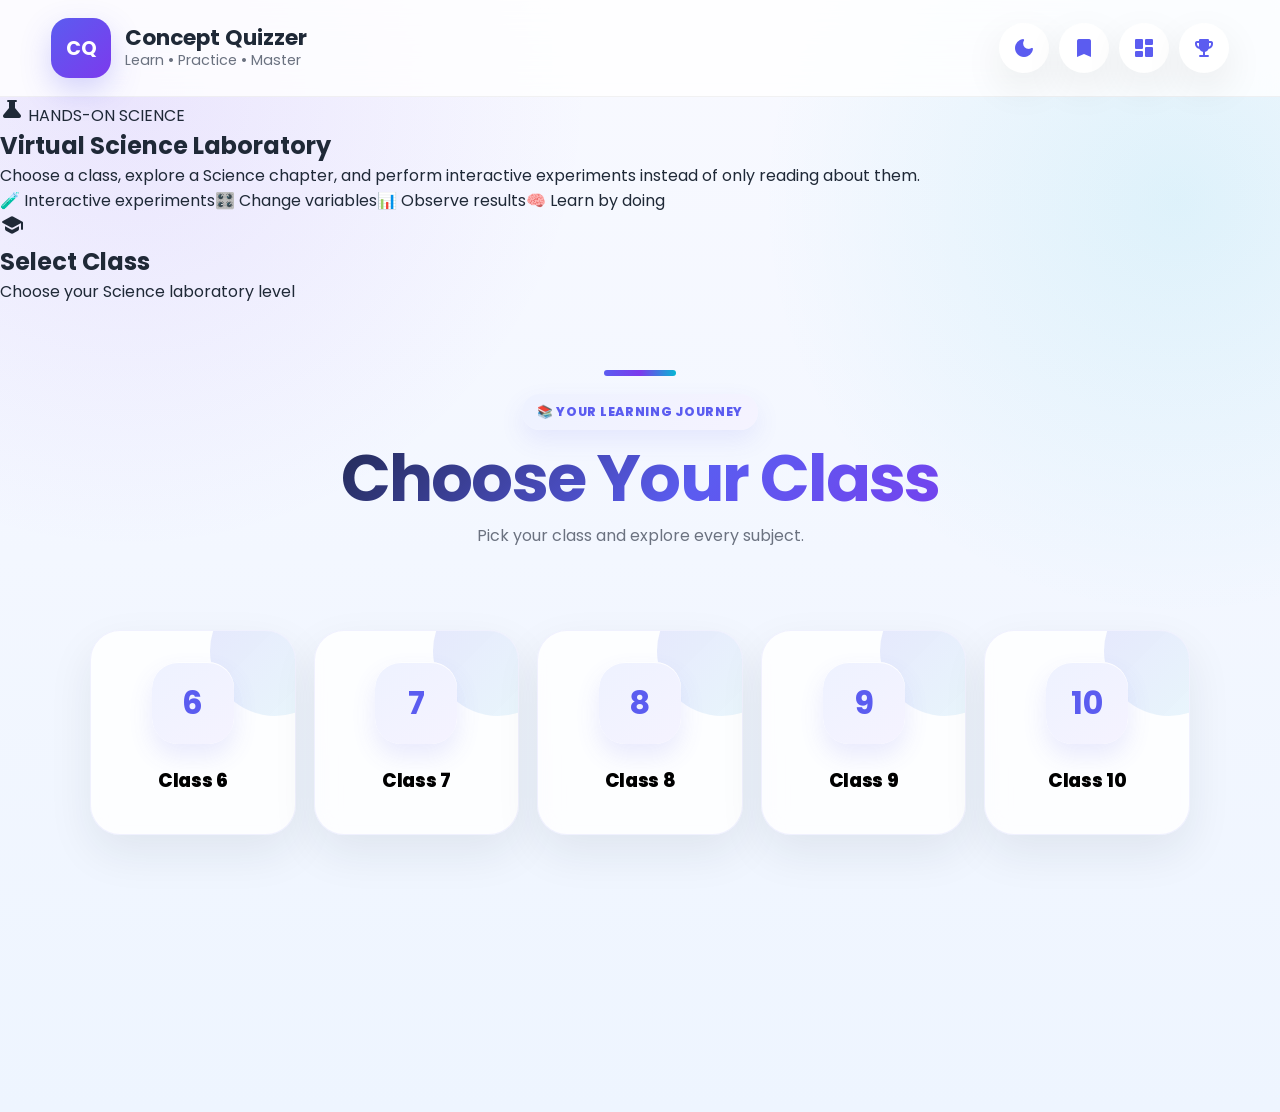
==== index.html @ f54ff558 "Add files via upload" ====
<!DOCTYPE html>
<html lang="en">

<head>

<meta charset="UTF-8">

<meta
name="viewport"
content="width=device-width, initial-scale=1.0">

<title>
Concept Quizzer
</title>

<meta
name="description"
content="Concept Quizzer - Interactive Learning Platform">

<link
rel="preconnect"
href="https://fonts.googleapis.com">

<link
rel="preconnect"
href="https://fonts.gstatic.com"
crossorigin>

<link
href="https://fonts.googleapis.com/css2?family=Poppins:wght@300;400;500;600;700;800&display=swap"
rel="stylesheet">

<link
href="https://fonts.googleapis.com/icon?family=Material+Icons+Round"
rel="stylesheet">

<link
rel="stylesheet"
href="css/style.css">

</head>

<body>

<!-- =========================
     MAIN APP
========================= -->

<div
id="app">

<!-- =========================
     HEADER
========================= -->

<header
class="header">

<div
class="container">

<a
href="#"
class="logo">

<div
class="logoIcon">

CQ

</div>

<div
class="logoText">

<h2>

Concept Quizzer

</h2>

<span>

Learn • Practice • Master

</span>

</div>

</a>

<div
class="headerActions">

<button
id="themeButton"
class="iconButton">

<span
class="material-icons-round">

dark_mode

</span>

</button>

<button
id="bookmarkButton"
class="iconButton">

<span
class="material-icons-round">

bookmark

</span>

</button>

<a
href="dashboard.html"
class="iconButton"
title="Student Dashboard"
style="text-decoration:none;">

<span class="material-icons-round">
dashboard
</span>

</a>

<a
href="achievements.html"
class="iconButton"
title="Achievements"
style="text-decoration:none;">

<span class="material-icons-round">
emoji_events
</span>

</a>

</div>

</div>

</header>

<!-- =========================
     VIRTUAL SCIENCE LABORATORY HUB
========================= -->
<section id="scienceLabHub" class="scienceLabHub">
  <div class="vslHero">
    <div class="vslBadge"><span class="material-icons-round">science</span> HANDS-ON SCIENCE</div>
    <h1>Virtual Science Laboratory</h1>
    <p>Choose a class, explore a Science chapter, and perform interactive experiments instead of only reading about them.</p>
    <div class="vslMiniStats">
      <span>🧪 Interactive experiments</span><span>🎛️ Change variables</span><span>📊 Observe results</span><span>🧠 Learn by doing</span>
    </div>
  </div>
  <div class="vslSelectorCard">
    <div class="vslSectionTitle"><span class="material-icons-round">school</span><div><h2>Select Class</h2><p>Choose your Science laboratory level</p></div></div>
    <div id="scienceClassGrid" class="scienceClassGrid"></div>
    <div id="scienceChapterPanel" class="scienceChapterPanel hidden">
      <div class="vslSectionTitle"><span class="material-icons-round">menu_book</span><div><h2 id="vslClassTitle">Select a Science Chapter</h2><p>Each chapter will have its own experiment set.</p></div></div>
      <div id="scienceChapterGrid" class="scienceChapterGrid"></div>
      <div id="scienceExperimentPanel" class="scienceExperimentPanel hidden">
        <div class="vslSectionTitle"><span class="material-icons-round">biotech</span><div><h2 id="vslChapterTitle">Experiments</h2><p id="vslChapterSubtitle">Five practical investigations</p></div></div>
        <div id="scienceExperimentGrid" class="scienceExperimentGrid"></div>
      </div>
    </div>
  </div>
</section>

  <!-- =========================
     CLASS SELECTION — START PAGE
========================= -->
  <!-- =========================
     CLASS SELECTION
========================= -->

<main
class="container">

<section
id="classScreen"
class="screen">

<div
class="sectionHeader">

<div class="classIntroBadge">📚 YOUR LEARNING JOURNEY</div>

<h2>

Choose Your Class

</h2>

<p>

Pick your class and explore every subject.

</p>

</div>

<div
id="classGrid"
class="classGrid">

<button
class="classCard"
data-class="6">

<div
class="classIcon">

6

</div>

<h3>

Class 6

</h3>


</button>

<button
class="classCard"
data-class="7">

<div
class="classIcon">

7

</div>

<h3>

Class 7

</h3>


</button>

<button
class="classCard"
data-class="8">

<div
class="classIcon">

8

</div>

<h3>

Class 8

</h3>


</button>

<button
class="classCard"
data-class="9">

<div
class="classIcon">

9

</div>

<h3>

Class 9

</h3>


</button>

<button
class="classCard"
data-class="10">

<div
class="classIcon">

10

</div>

<h3>

Class 10

</h3>


</button>

</div>

</section>

  <!-- =========================
     SUBJECT SCREEN
========================= -->

<section
id="subjectScreen"
class="screen hidden">

<button
id="backToClasses"
class="backButton">

<span
class="material-icons-round">

arrow_back

</span>

Back to Classes

</button>

<div
class="sectionHeader">

<h2
id="selectedClassTitle">

Select a Subject

</h2>

<p>

Explore subjects for your class.

</p>

</div>

<div
id="subjectGrid"
class="subjectGrid">

<!-- Subjects will be generated by app.js -->

</div>

</section>

<!-- =========================
     CHAPTER SCREEN
========================= -->

<section
id="chapterScreen"
class="screen hidden">

<button
id="backToSubjects"
class="backButton">

<span
class="material-icons-round">

arrow_back

</span>

Back to Subjects

</button>

<div
class="sectionHeader">

<h2
id="selectedSubjectTitle">

Select a Chapter

</h2>

<p>

Select a chapter to begin learning.

</p>

</div>

<div
id="chapterGrid"
class="chapterGrid">

<!-- Chapters will be generated by app.js -->

</div>

</section>

  <!-- =========================
     DASHBOARD SCREEN
========================= -->

<section
id="dashboardScreen"
class="screen hidden">

<button
id="backToChapters"
class="backButton">

<span
class="material-icons-round">

arrow_back

</span>

Back to Chapters

</button>

<div
class="dashboardHeader">

<h2
id="chapterTitle">

Chapter Title

</h2>

<p
id="chapterSubtitle">

Class • Subject

</p>

</div>

<div
class="dashboardGrid">

<div class="dashboardCard" id="notesCard">

<span
class="material-icons-round dashboardIcon">

menu_book

</span>

<h3>

Notes

</h3>

<p>

Study complete chapter notes.

</p>

</div>

<div class="dashboardCard" id="quizCard">

<span
class="material-icons-round dashboardIcon">

quiz

</span>

<h3>

Quiz

</h3>

<p>

Test your understanding.

</p>

</div>

<div
class="dashboardCard" id="practiceCard">

<span
class="material-icons-round dashboardIcon">

assignment

</span>

<h3>

Practice

</h3>

<p>

Solve important questions.

</p>

</div>

<div class="dashboardCard" id="scienceLabCard">

<span class="material-icons-round dashboardIcon">science</span>

<h3>Virtual Science Laboratory</h3>

<p>Perform the experiments for this chapter.</p>

</div>

<div
class="dashboardCard" id="progressCard">

<span
class="material-icons-round dashboardIcon">

emoji_events

</span>

<h3>

Progress

</h3>

<p>

Track your learning journey.

</p>

</div>

</div>

</section>

</main>

<script>
/* Concept Quizzer emergency boot: never allow a loading overlay to block the app. */
(function(){
  try {
    var loader=document.getElementById("preloader");
    if(loader) loader.remove();
  } catch(e) {}
  window.addEventListener("error", function(){
    var loader=document.getElementById("preloader");
    if(loader) loader.remove();
  });
})();
</script>

<script src="js/data.js"></script>
<script src="js/app.js"></script>

</body>

</html>
---- css/style.css ----
/*==========================================================
  Concept Quizzer
  Package 2
  File : css/style.css
==========================================================*/

:root{

--primary:#5b5cf0;
--secondary:#7c3aed;
--accent:#06b6d4;
--success:#22c55e;
--danger:#ef4444;

--bg:#f4f7ff;
--surface:#ffffff;
--text:#1f2937;
--textLight:#6b7280;
--border:#e5e7eb;

--radius:22px;
--transition:.30s ease;

--shadow:
0 15px 40px
rgba(0,0,0,.08);

}

*{

margin:0;

padding:0;

box-sizing:border-box;

}

html{

scroll-behavior:smooth;

}

body{

font-family:

"Poppins",
sans-serif;

background:var(--bg);

color:var(--text);

overflow-x:hidden;

}

/*========================*/

img{

max-width:100%;

display:block;

}

button{

font-family:inherit;

cursor:pointer;

border:none;

outline:none;

}

input{

font-family:inherit;

outline:none;

border:none;

background:none;

width:100%;

}

a{

text-decoration:none;

color:inherit;

}

.hidden{

display:none!important;

}

.container{

width:min(1280px,92%);

margin:auto;

}

/*========================
 PRELOADER
========================*/

#preloader{

position:fixed;

inset:0;

background:

linear-gradient(
135deg,
#eef4ff,
#ffffff
);

display:flex;

align-items:center;

justify-content:center;

z-index:99999;

transition:.5s;

}

.loader{

display:flex;

flex-direction:column;

align-items:center;

gap:18px;

text-align:center;

}

.loaderLogo{

width:110px;

height:110px;

border-radius:30px;

display:flex;

align-items:center;

justify-content:center;

font-size:58px;

color:white;

background:

linear-gradient(
135deg,
#5b5cf0,
#7c3aed
);

box-shadow:

0 20px 45px
rgba(91,92,240,.30);

animation:

floatLogo 2s
ease-in-out
infinite;

}

.loader h2{

font-size:2rem;

font-weight:700;

}

.loader p{

color:var(--textLight);

}

@keyframes floatLogo{

0%{

transform:translateY(0);

}

50%{

transform:translateY(-12px);

}

100%{

transform:translateY(0);

}

}

/*========================
 HEADER
========================*/

.header{

position:sticky;

top:0;

z-index:999;

background:

rgba(255,255,255,.80);

backdrop-filter:

blur(18px);

border-bottom:

1px solid
rgba(0,0,0,.05);

}

.header .container{

display:flex;

align-items:center;

justify-content:space-between;

padding:18px 0;

}

/*========================
 LOGO
========================*/

.logo{

display:flex;

align-items:center;

gap:14px;

}

.logoIcon{

width:60px;

height:60px;

border-radius:18px;

display:flex;

align-items:center;

justify-content:center;

font-size:1.2rem;

font-weight:700;

color:white;

background:

linear-gradient(
135deg,
#5b5cf0,
#7c3aed
);

box-shadow:

0 12px 30px
rgba(91,92,240,.25);

}

.logoText{

display:flex;

flex-direction:column;

}

.logoText h2{

font-size:1.35rem;

font-weight:700;

line-height:1.2;

}

.logoText span{

font-size:.9rem;

color:var(--textLight);

}

/*========================
 HEADER ACTIONS
========================*/

.headerActions{

display:flex;

align-items:center;

gap:12px;

}

.iconButton{

width:50px;

height:50px;

border-radius:50%;

display:flex;

align-items:center;

justify-content:center;

background:white;

color:var(--primary);

box-shadow:var(--shadow);

transition:var(--transition);

}

.iconButton:hover{

transform:

translateY(-4px);

}

/*========================
 HERO
========================*/

.hero{

position:relative;

overflow:hidden;

padding:

80px 0
100px;

background:

linear-gradient(
180deg,
#f8fbff,
#eef4ff
);

}

.heroBackground{

position:absolute;

inset:0;

background:

radial-gradient(
circle at top left,
rgba(91,92,240,.15),
transparent 45%
),

radial-gradient(
circle at bottom right,
rgba(6,182,212,.15),
transparent 40%
);

}

.heroContainer{

position:relative;

z-index:2;

display:grid;

grid-template-columns:

1.1fr
.9fr;

gap:60px;

align-items:center;

}

/*========================
 HERO CONTENT
========================*/

.heroContent{

display:flex;

flex-direction:column;

gap:22px;

}

.heroBadge{

display:inline-flex;

align-items:center;

gap:8px;

width:max-content;

padding:10px 18px;

border-radius:999px;

background:#eef2ff;

color:var(--primary);

font-weight:600;

}

.heroContent h1{

font-size:3.6rem;

font-weight:800;

line-height:1.1;

}

.heroContent p{

font-size:1rem;

line-height:1.9;

color:var(--textLight);

max-width:650px;

}

/*========================
 SEARCH BAR
========================*/

.heroSearch{

display:flex;

align-items:center;

gap:14px;

padding:18px 22px;

background:white;

border-radius:18px;

box-shadow:var(--shadow);

margin-top:10px;

}

.heroSearch span{

color:var(--primary);

font-size:28px;

}

.heroSearch input{

font-size:1rem;

color:var(--text);

}

/*========================
 HERO BUTTONS
========================*/

.heroButtons{

display:flex;

gap:18px;

margin-top:12px;

flex-wrap:wrap;

}

.primaryButton{

padding:16px 34px;

border-radius:18px;

background:

linear-gradient(
135deg,
#5b5cf0,
#7c3aed
);

color:white;

font-size:1rem;

font-weight:600;

transition:var(--transition);

box-shadow:

0 18px 35px
rgba(91,92,240,.30);

}

.primaryButton:hover{

transform:

translateY(-5px);

}

.secondaryButton{

padding:16px 34px;

border-radius:18px;

background:white;

border:2px solid var(--border);

font-size:1rem;

font-weight:600;

color:var(--primary);

transition:var(--transition);

}

.secondaryButton:hover{

background:#f7f8ff;

transform:

translateY(-5px);

}

/*========================
 HERO IMAGE
========================*/

.heroImage{

position:relative;

height:520px;

display:flex;

align-items:center;

justify-content:center;

}

.bookCard{

width:220px;

height:220px;

border-radius:40px;

display:flex;

align-items:center;

justify-content:center;

font-size:90px;

color:white;

background:

linear-gradient(
135deg,
#5b5cf0,
#7c3aed
);

box-shadow:

0 30px 60px
rgba(91,92,240,.30);

animation:

floatBook
4s ease-in-out infinite;

}

.floatingCard{

position:absolute;

width:85px;

height:85px;

border-radius:22px;

display:flex;

align-items:center;

justify-content:center;

font-size:42px;

background:white;

box-shadow:var(--shadow);

animation:

floatCard
5s ease-in-out infinite;

}

.maths{

top:8%;

left:12%;

}

.science{

top:18%;

right:8%;

animation-delay:.5s;

}

.history{

bottom:15%;

left:8%;

animation-delay:1s;

}

.geography{

bottom:12%;

right:14%;

animation-delay:1.5s;

}

.civics{

left:0;

top:45%;

animation-delay:2s;

}

.ai{

right:0;

top:48%;

animation-delay:2.5s;

}

@keyframes floatBook{

0%{

transform:translateY(0);

}

50%{

transform:translateY(-16px);

}

100%{

transform:translateY(0);

}

}

@keyframes floatCard{

0%{

transform:translateY(0);

}

50%{

transform:translateY(-12px);

}

100%{

transform:translateY(0);

}

}

/*========================
 SCREEN
========================*/

.screen{

padding:80px 0;

}

.sectionHeader{

text-align:center;

margin-bottom:45px;

}

.sectionHeader h2{

font-size:2.5rem;

font-weight:700;

margin-bottom:10px;

}

.sectionHeader p{

font-size:1rem;

color:var(--textLight);

line-height:1.8;

}

/*========================
 CLASS GRID
========================*/

.classGrid{

display:grid;

grid-template-columns:

repeat(auto-fit,minmax(180px,1fr));

gap:24px;

}

.classCard{

background:var(--surface);

border-radius:24px;

padding:28px;

text-align:center;

cursor:pointer;

border:2px solid transparent;

box-shadow:var(--shadow);

transition:var(--transition);

}

.classCard:hover{

transform:

translateY(-8px);

border-color:var(--primary);

}

.classCard.active{

background:

linear-gradient(
135deg,
#5b5cf0,
#7c3aed
);

color:white;

}

.classIcon{

width:80px;

height:80px;

margin:auto auto 18px;

border-radius:22px;

display:flex;

align-items:center;

justify-content:center;

font-size:2rem;

font-weight:700;

background:#eef2ff;

color:var(--primary);

}

.classCard.active .classIcon{

background:white;

color:var(--primary);

}

.classCard h3{

font-size:1.2rem;

margin-bottom:8px;

}

.classCard p{

font-size:.92rem;

color:var(--textLight);

}

.classCard.active p{

color:white;

opacity:.9;

}

/*========================
 SUBJECT GRID
========================*/

.subjectGrid{

display:grid;

grid-template-columns:

repeat(auto-fit,minmax(250px,1fr));

gap:25px;

}

.subjectCard{

background:white;

border-radius:26px;

padding:30px;

text-align:center;

cursor:pointer;

box-shadow:var(--shadow);

transition:var(--transition);

}

.subjectCard:hover{

transform:

translateY(-8px);

}

.subjectIcon{

width:90px;

height:90px;

margin:auto auto 18px;

border-radius:24px;

display:flex;

align-items:center;

justify-content:center;

font-size:46px;

background:

linear-gradient(
135deg,
#5b5cf0,
#7c3aed
);

color:white;

}

.subjectCard h3{

margin-bottom:10px;

font-size:1.2rem;

}

.subjectCard p{

color:var(--textLight);

line-height:1.7;

}

/*========================
 CHAPTER GRID
========================*/

.chapterGrid{

display:grid;

grid-template-columns:

repeat(auto-fit,minmax(280px,1fr));

gap:24px;

}

.chapterCard{

background:white;

padding:26px;

border-radius:24px;

cursor:pointer;

box-shadow:var(--shadow);

transition:var(--transition);

border:2px solid transparent;

}

.chapterCard:hover{

transform:

translateY(-8px);

border-color:var(--primary);

}

.chapterNumber{

width:58px;

height:58px;

display:flex;

align-items:center;

justify-content:center;

border-radius:18px;

margin-bottom:18px;

font-weight:700;

background:

linear-gradient(
135deg,
#5b5cf0,
#7c3aed
);

color:white;

  }

/* ==========================
   PROGRESS CARD
========================== */

.progressCard{
    margin-top:24px;
    background:rgba(255,255,255,.15);
    border-radius:18px;
    padding:18px;
    box-shadow:0 8px 25px rgba(0,0,0,.08);
}

.progressInfo{
    display:flex;
    justify-content:space-between;
    align-items:center;
    margin-bottom:10px;
    color:#ffffff;
    font-weight:700;
    font-size:15px;
}

.progressInfo span{
    color:#ffffff;
}

#progressText{
    color:#ffffff;
    font-weight:700;
}

.progressBar{
    width:100%;
    height:12px;
    background:rgba(255,255,255,.35);
    border-radius:999px;
    overflow:hidden;
}

#progressFill{
    width:100%;
    height:100%;
    display:block;
    border-radius:999px;
    background:linear-gradient(90deg,#22c55e,#4ade80);
    transition:width .5s ease;
}

/* ===== ACHIEVEMENTS HEADER BUTTON FIX ===== */

.headerActions{
  display:flex !important;
  align-items:center;
  gap:10px;
  flex-wrap:nowrap !important;
  overflow:visible !important;
}

.headerActions .iconButton{
  display:flex !important;
  align-items:center;
  justify-content:center;
  visibility:visible !important;
  opacity:1 !important;
  flex-shrink:0 !important;
}

/* Mobile */
@media (max-width:600px){
  .headerActions{
    gap:6px;
  }

  .headerActions .iconButton{
    width:52px;
    height:52px;
    min-width:52px;
    padding:0;
  }

  .headerActions .material-icons-round{
    font-size:25px;
  }
}

/* MOBILE HEADER - FINAL FIX */

@media screen and (max-width: 700px) {

  .header .container {
    display: flex !important;
    align-items: center !important;
    justify-content: space-between !important;
    gap: 8px !important;
  }

  .headerActions {
    display: flex !important;
    align-items: center !important;
    justify-content: flex-end !important;
    gap: 5px !important;
    width: auto !important;
    flex: 0 0 auto !important;
    overflow: visible !important;
  }

  .headerActions .iconButton {
    width: 48px !important;
    height: 48px !important;
    min-width: 48px !important;
    padding: 0 !important;
    margin: 0 !important;
    display: flex !important;
    align-items: center !important;
    justify-content: center !important;
    flex-shrink: 0 !important;
    opacity: 1 !important;
    visibility: visible !important;
  }

  .headerActions .material-icons-round {
    font-size: 24px !important;
  }

  .logo {
    min-width: 0 !important;
    flex: 1 1 auto !important;
  }
}

/* ===== FINAL MOBILE HEADER FIT ===== */

@media screen and (max-width: 700px) {

  .header .container {
    width: 100% !important;
    padding: 10px 8px !important;
    gap: 4px !important;
  }

  .logo {
    flex: 1 1 auto !important;
    min-width: 0 !important;
    gap: 6px !important;
  }

  .logoIcon {
    width: 48px !important;
    height: 48px !important;
    min-width: 48px !important;
  }

  .logoText {
    min-width: 0 !important;
  }

  .logoText h2 {
    font-size: 1.05rem !important;
  }

  .logoText span {
    font-size: .72rem !important;
  }

  .headerActions {
    flex: 0 0 auto !important;
    display: flex !important;
    gap: 4px !important;
    width: auto !important;
  }

  .headerActions .iconButton {
    width: 42px !important;
    height: 42px !important;
    min-width: 42px !important;
    flex: 0 0 42px !important;
    padding: 0 !important;
    display: flex !important;
    visibility: visible !important;
    opacity: 1 !important;
  }

  .headerActions .material-icons-round {
    font-size: 21px !important;
  }
}

/* ===== PACKAGE 11D — PDF DOWNLOAD ===== */

.pdfDownloadButton {
  display: block;
  width: 100%;
  max-width: 500px;
  margin: 25px auto;
  padding: 16px 24px;
  border: none;
  border-radius: 16px;
  background: linear-gradient(135deg, #5b5cf0, #7c3aed);
  color: white;
  font-family: inherit;
  font-size: 17px;
  font-weight: 700;
  cursor: pointer;
  box-shadow: 0 12px 30px rgba(91,92,240,.25);
  transition: .25s ease;
}

.pdfDownloadButton:hover {
  transform: translateY(-3px);
}

.pdfDownloadButton:active {
  transform: scale(.97);
}

@media(max-width:600px) {
  .pdfDownloadButton {
    width: 90%;
    font-size: 16px;
  }
}

/* ==========================================================
   CONCEPT QUIZZER — 2026 VISUAL REDESIGN
   Homepage + subject + chapter selection
   ========================================================== */

body{
  background:
    radial-gradient(circle at 10% 8%, rgba(124,58,237,.10), transparent 30%),
    radial-gradient(circle at 92% 18%, rgba(6,182,212,.10), transparent 28%),
    linear-gradient(180deg,#f8f9ff 0%,#eef5ff 100%);
}

/* Keep the header, remove the old giant Smart Learning hero from markup. */
main.container{
  padding-top:18px;
}

#classScreen.screen{
  min-height:calc(100vh - 110px);
  padding:38px 0 80px;
}

#classScreen .sectionHeader,
#subjectScreen .sectionHeader,
#chapterScreen .sectionHeader{
  position:relative;
  padding:10px 12px 34px;
}

#classScreen .sectionHeader::before,
#subjectScreen .sectionHeader::before,
#chapterScreen .sectionHeader::before{
  content:"";
  display:block;
  width:72px;
  height:6px;
  margin:0 auto 18px;
  border-radius:99px;
  background:linear-gradient(90deg,#5b5cf0,#7c3aed,#06b6d4);
}

.classIntroBadge{
  display:inline-flex;
  align-items:center;
  gap:8px;
  padding:9px 15px;
  border-radius:999px;
  background:linear-gradient(135deg,#eef2ff,#f5f3ff);
  color:#5b5cf0;
  font-size:.78rem;
  font-weight:800;
  letter-spacing:.7px;
  box-shadow:0 10px 25px rgba(91,92,240,.10);
  margin-bottom:15px;
}

#classScreen .sectionHeader h2{
  font-size:clamp(2.3rem,8vw,4.1rem);
  line-height:1.02;
  letter-spacing:-1.8px;
  background:linear-gradient(135deg,#172033 15%,#5b5cf0 55%,#7c3aed 85%);
  -webkit-background-clip:text;
  background-clip:text;
  color:transparent;
}

#classScreen .sectionHeader p,
#subjectScreen .sectionHeader p,
#chapterScreen .sectionHeader p{
  max-width:620px;
  margin:10px auto 0;
  font-size:1rem;
}

.classGrid{
  grid-template-columns:repeat(5,minmax(0,1fr));
  gap:18px;
  max-width:1100px;
  margin:0 auto;
}

.classCard{
  position:relative;
  overflow:hidden;
  min-height:205px;
  padding:28px 18px;
  border:1px solid rgba(91,92,240,.08);
  border-radius:30px;
  background:rgba(255,255,255,.82);
  backdrop-filter:blur(12px);
  box-shadow:0 18px 45px rgba(31,41,55,.08);
}

.classCard::before{
  content:"";
  position:absolute;
  width:130px;
  height:130px;
  border-radius:50%;
  right:-45px;
  top:-45px;
  background:linear-gradient(135deg,rgba(91,92,240,.15),rgba(6,182,212,.08));
}

.classCard:hover{
  transform:translateY(-10px) scale(1.015);
  border-color:rgba(91,92,240,.35);
  box-shadow:0 25px 55px rgba(91,92,240,.16);
}

.classCard.active{
  background:linear-gradient(145deg,#5b5cf0,#7c3aed);
  border-color:transparent;
  box-shadow:0 25px 60px rgba(91,92,240,.28);
}

.classIcon{
  position:relative;
  z-index:1;
  width:82px;
  height:82px;
  margin:0 auto 22px;
  border-radius:26px;
  background:linear-gradient(145deg,#eef2ff,#f5f3ff);
  color:#5b5cf0;
  font-size:2rem;
  box-shadow:inset 0 1px 0 rgba(255,255,255,.9),0 12px 25px rgba(91,92,240,.12);
}

.classCard.active .classIcon{
  background:rgba(255,255,255,.95);
}

.classCard h3{
  position:relative;
  z-index:1;
  font-size:1.18rem;
  font-weight:800;
  letter-spacing:-.3px;
}

/* Subject page */
#subjectScreen.screen,
#chapterScreen.screen{
  padding:32px 0 80px;
  min-height:calc(100vh - 110px);
}

.backButton{
  display:inline-flex;
  align-items:center;
  gap:8px;
  padding:11px 16px;
  border-radius:15px;
  background:rgba(255,255,255,.85);
  color:#30384a;
  box-shadow:0 10px 25px rgba(31,41,55,.06);
  font-weight:700;
  transition:.25s ease;
}

.backButton:hover{
  transform:translateX(-4px);
  color:#5b5cf0;
}

#subjectScreen .sectionHeader h2,
#chapterScreen .sectionHeader h2{
  font-size:clamp(2.2rem,7vw,3.5rem);
  letter-spacing:-1.4px;
}

.subjectGrid{
  grid-template-columns:repeat(auto-fit,minmax(210px,1fr));
  gap:20px;
  max-width:1100px;
  margin:0 auto;
}

.subjectCard{
  position:relative;
  overflow:hidden;
  padding:30px 24px;
  min-height:210px;
  border:1px solid rgba(91,92,240,.08);
  background:rgba(255,255,255,.88);
  border-radius:30px;
  box-shadow:0 18px 45px rgba(31,41,55,.07);
}

.subjectCard::after{
  content:"→";
  position:absolute;
  right:20px;
  top:18px;
  width:38px;
  height:38px;
  display:grid;
  place-items:center;
  border-radius:50%;
  background:#f1efff;
  color:#5b5cf0;
  font-weight:800;
  transition:.25s ease;
}

.subjectCard:hover{
  transform:translateY(-9px);
  box-shadow:0 26px 55px rgba(91,92,240,.13);
  border-color:rgba(91,92,240,.25);
}

.subjectCard:hover::after{
  transform:translateX(4px);
  background:#5b5cf0;
  color:#fff;
}

/* Chapter page — no extra Open Chapter text/number tile. */
.chapterGrid{
  display:grid;
  grid-template-columns:repeat(auto-fit,minmax(260px,1fr));
  gap:20px;
  max-width:1100px;
  margin:0 auto;
}

.chapterCard{
  position:relative;
  overflow:hidden;
  min-height:170px;
  padding:26px 28px;
  text-align:left;
  border:1px solid rgba(91,92,240,.09);
  border-radius:30px;
  background:linear-gradient(145deg,rgba(255,255,255,.96),rgba(247,248,255,.92));
  box-shadow:0 18px 45px rgba(31,41,55,.07);
}

.chapterCard::before{
  content:"";
  position:absolute;
  inset:0 auto 0 0;
  width:5px;
  background:linear-gradient(180deg,#5b5cf0,#7c3aed,#06b6d4);
}

.chapterCard:hover{
  transform:translateY(-9px);
  border-color:rgba(91,92,240,.28);
  box-shadow:0 28px 60px rgba(91,92,240,.15);
}

.chapterLabel{
  display:inline-flex;
  align-items:center;
  padding:7px 12px;
  border-radius:999px;
  background:linear-gradient(135deg,#eef2ff,#f3e8ff);
  color:#5b5cf0;
  font-size:.78rem;
  font-weight:800;
  letter-spacing:.4px;
  margin-bottom:17px;
}

.chapterCard h3{
  max-width:88%;
  margin:0;
  color:#182033;
  font-size:1.18rem;
  line-height:1.45;
  font-weight:800;
}

.chapterArrow{
  position:absolute;
  right:22px;
  bottom:20px;
  width:40px;
  height:40px;
  display:grid;
  place-items:center;
  border-radius:50%;
  background:#f0efff;
  color:#5b5cf0;
  font-size:1.2rem;
  font-weight:900;
  transition:.25s ease;
}

.chapterCard:hover .chapterArrow{
  background:#5b5cf0;
  color:#fff;
  transform:translateX(4px);
}

@media(max-width:900px){
  .classGrid{grid-template-columns:repeat(3,minmax(0,1fr));}
}

@media(max-width:620px){
  main.container{padding-left:16px;padding-right:16px;}
  #classScreen.screen{padding-top:28px;}
  .classGrid{grid-template-columns:repeat(2,minmax(0,1fr));gap:14px;}
  .classCard{min-height:175px;padding:22px 12px;border-radius:24px;}
  .classIcon{width:70px;height:70px;border-radius:22px;margin-bottom:17px;}
  .classCard h3{font-size:1rem;}
  .subjectGrid,.chapterGrid{grid-template-columns:1fr;gap:15px;}
  .subjectCard{min-height:180px;border-radius:25px;}
  .chapterCard{min-height:155px;border-radius:25px;padding:23px 23px 26px;}
  #classScreen .sectionHeader h2{font-size:2.45rem;}
}


/* Emergency safety: loading overlays must never block the application. */
#preloader { display:none !important; }
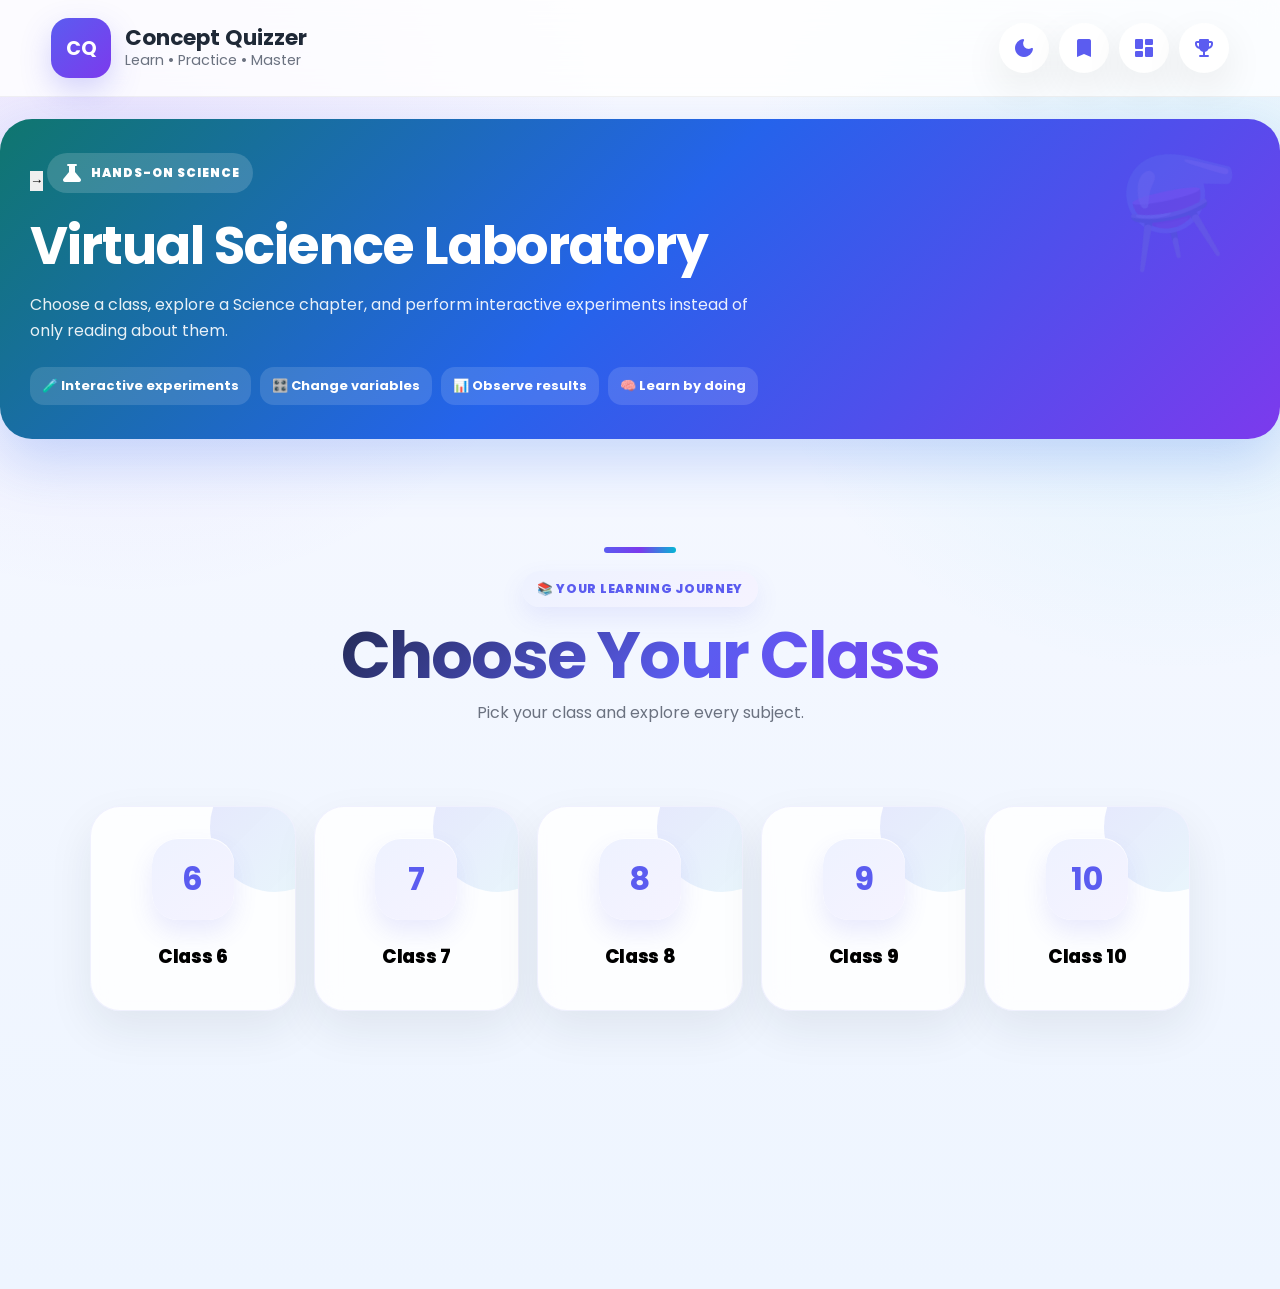
==== commit 61a10333: "Add files via upload" ====
--- a/index.html
+++ b/index.html
@@ -153,6 +153,7 @@
 ========================= -->
 <section id="scienceLabHub" class="scienceLabHub">
   <div class="vslHero">
+    <button type="button" id="vslHeroArrow" class="vslHeroArrow" aria-label="Open Virtual Science Laboratory">→</button>
     <div class="vslBadge"><span class="material-icons-round">science</span> HANDS-ON SCIENCE</div>
     <h1>Virtual Science Laboratory</h1>
     <p>Choose a class, explore a Science chapter, and perform interactive experiments instead of only reading about them.</p>
@@ -160,7 +161,7 @@
       <span>🧪 Interactive experiments</span><span>🎛️ Change variables</span><span>📊 Observe results</span><span>🧠 Learn by doing</span>
     </div>
   </div>
-  <div class="vslSelectorCard">
+  <div class="vslSelectorCard hidden" id="vslSelectorCard">
     <div class="vslSectionTitle"><span class="material-icons-round">school</span><div><h2>Select Class</h2><p>Choose your Science laboratory level</p></div></div>
     <div id="scienceClassGrid" class="scienceClassGrid"></div>
     <div id="scienceChapterPanel" class="scienceChapterPanel hidden">
--- a/css/style.css
+++ b/css/style.css
@@ -1686,3 +1686,22 @@
 
 /* Emergency safety: loading overlays must never block the application. */
 #preloader { display:none !important; }
+
+
+/* =====================================================
+   VIRTUAL SCIENCE LABORATORY — PREMIUM HUB
+===================================================== */
+.scienceLabHub{margin:22px 0 42px;position:relative}
+.vslHero{border-radius:32px;padding:34px 30px;background:linear-gradient(135deg,#0f766e 0%,#2563eb 48%,#7c3aed 100%);color:#fff;box-shadow:0 22px 55px rgba(37,99,235,.22);overflow:hidden;position:relative}
+.vslHero:after{content:'⚗️';position:absolute;right:35px;top:12px;font-size:100px;opacity:.12;transform:rotate(-12deg)}
+.vslBadge{display:inline-flex;align-items:center;gap:7px;padding:8px 13px;border-radius:999px;background:rgba(255,255,255,.16);font-size:12px;font-weight:900;letter-spacing:.08em}
+.vslHero h1{margin:14px 0 7px;font-size:clamp(30px,5vw,52px);letter-spacing:-1px}
+.vslHero p{max-width:720px;margin:0;color:rgba(255,255,255,.9);line-height:1.65}
+.vslMiniStats{display:flex;flex-wrap:wrap;gap:9px;margin-top:22px}.vslMiniStats span{padding:9px 12px;border-radius:14px;background:rgba(255,255,255,.13);font-weight:700;font-size:13px}
+.vslSelectorCard{margin-top:16px;background:rgba(255,255,255,.98);border:1px solid #e7e8f4;border-radius:30px;padding:25px;box-shadow:0 18px 45px rgba(32,39,82,.1)}
+.vslSectionTitle{display:flex;gap:13px;align-items:center;margin-bottom:18px}.vslSectionTitle>.material-icons-round{font-size:34px;color:#2563eb;background:#e9f1ff;padding:10px;border-radius:16px}.vslSectionTitle h2{margin:0;font-size:22px}.vslSectionTitle p{margin:3px 0 0;color:#747b96;font-size:13px}
+.scienceClassGrid{display:grid;grid-template-columns:repeat(5,1fr);gap:12px}.scienceClassChip{border:1px solid #e3e6f2;background:linear-gradient(145deg,#fff,#f6f8ff);border-radius:19px;padding:14px 8px;cursor:pointer;color:#28304c;transition:.2s;box-shadow:0 8px 18px rgba(30,40,80,.05)}.scienceClassChip span{display:block;width:38px;height:38px;line-height:38px;margin:0 auto 7px;border-radius:12px;background:linear-gradient(135deg,#22c55e,#06b6d4);color:#fff;font-weight:900}.scienceClassChip b{font-size:13px}.scienceClassChip:hover,.scienceClassChip.active{transform:translateY(-3px);border-color:#2563eb;box-shadow:0 12px 25px rgba(37,99,235,.14)}
+.scienceChapterPanel{margin-top:25px;padding-top:24px;border-top:1px solid #edf0f7}.scienceChapterGrid{display:grid;grid-template-columns:repeat(2,1fr);gap:13px}.scienceChapterCard{position:relative;text-align:left;border:1px solid #e4e7f2;background:#fff;border-radius:20px;padding:17px;cursor:pointer;transition:.2s}.scienceChapterCard:hover,.scienceChapterCard.active{border-color:#7c3aed;box-shadow:0 12px 28px rgba(124,58,237,.12);transform:translateY(-2px)}.scienceChapterCard h3{margin:7px 0 10px;font-size:16px;color:#252c49}.vslChapterNo{font-size:11px;font-weight:900;color:#7c3aed;text-transform:uppercase;letter-spacing:.06em}.experimentCount{display:inline-block;padding:6px 9px;border-radius:10px;background:#ecfdf5;color:#047857;font-size:11px;font-weight:800}
+.scienceExperimentPanel{margin-top:26px;padding-top:24px;border-top:1px solid #edf0f7}.scienceExperimentGrid{display:grid;grid-template-columns:repeat(2,1fr);gap:14px}.scienceExperimentCard{border:1px solid #e4e7f2;border-radius:22px;padding:20px;background:linear-gradient(150deg,#ffffff,#f8fbff);box-shadow:0 10px 24px rgba(35,45,85,.06)}.experimentIcon{font-size:35px}.experimentMeta{margin-top:10px;color:#2563eb;font-size:10px;font-weight:900;letter-spacing:.08em}.scienceExperimentCard h3{margin:7px 0;font-size:20px}.scienceExperimentCard p{color:#69718c;line-height:1.55;font-size:13px}.vslOpenLab{display:inline-flex;align-items:center;gap:5px;text-decoration:none;background:linear-gradient(135deg,#2563eb,#7c3aed);color:#fff;border-radius:13px;padding:10px 13px;font-weight:800;font-size:13px}.vslComing{display:inline-block;color:#8a90a8;font-size:12px;font-weight:800;background:#f1f3f8;padding:9px 11px;border-radius:12px}
+.forceHiddenDashboardCard{display:none!important}.dashboardCard#scienceLabCard{display:none}.scienceLabVisible{display:block!important}.dashboardGrid .scienceLabOnlyCard{display:none}
+@media(max-width:760px){.scienceClassGrid{grid-template-columns:repeat(2,1fr)}.scienceChapterGrid,.scienceExperimentGrid{grid-template-columns:1fr}.vslHero{padding:27px 21px}.vslSelectorCard{padding:19px}}
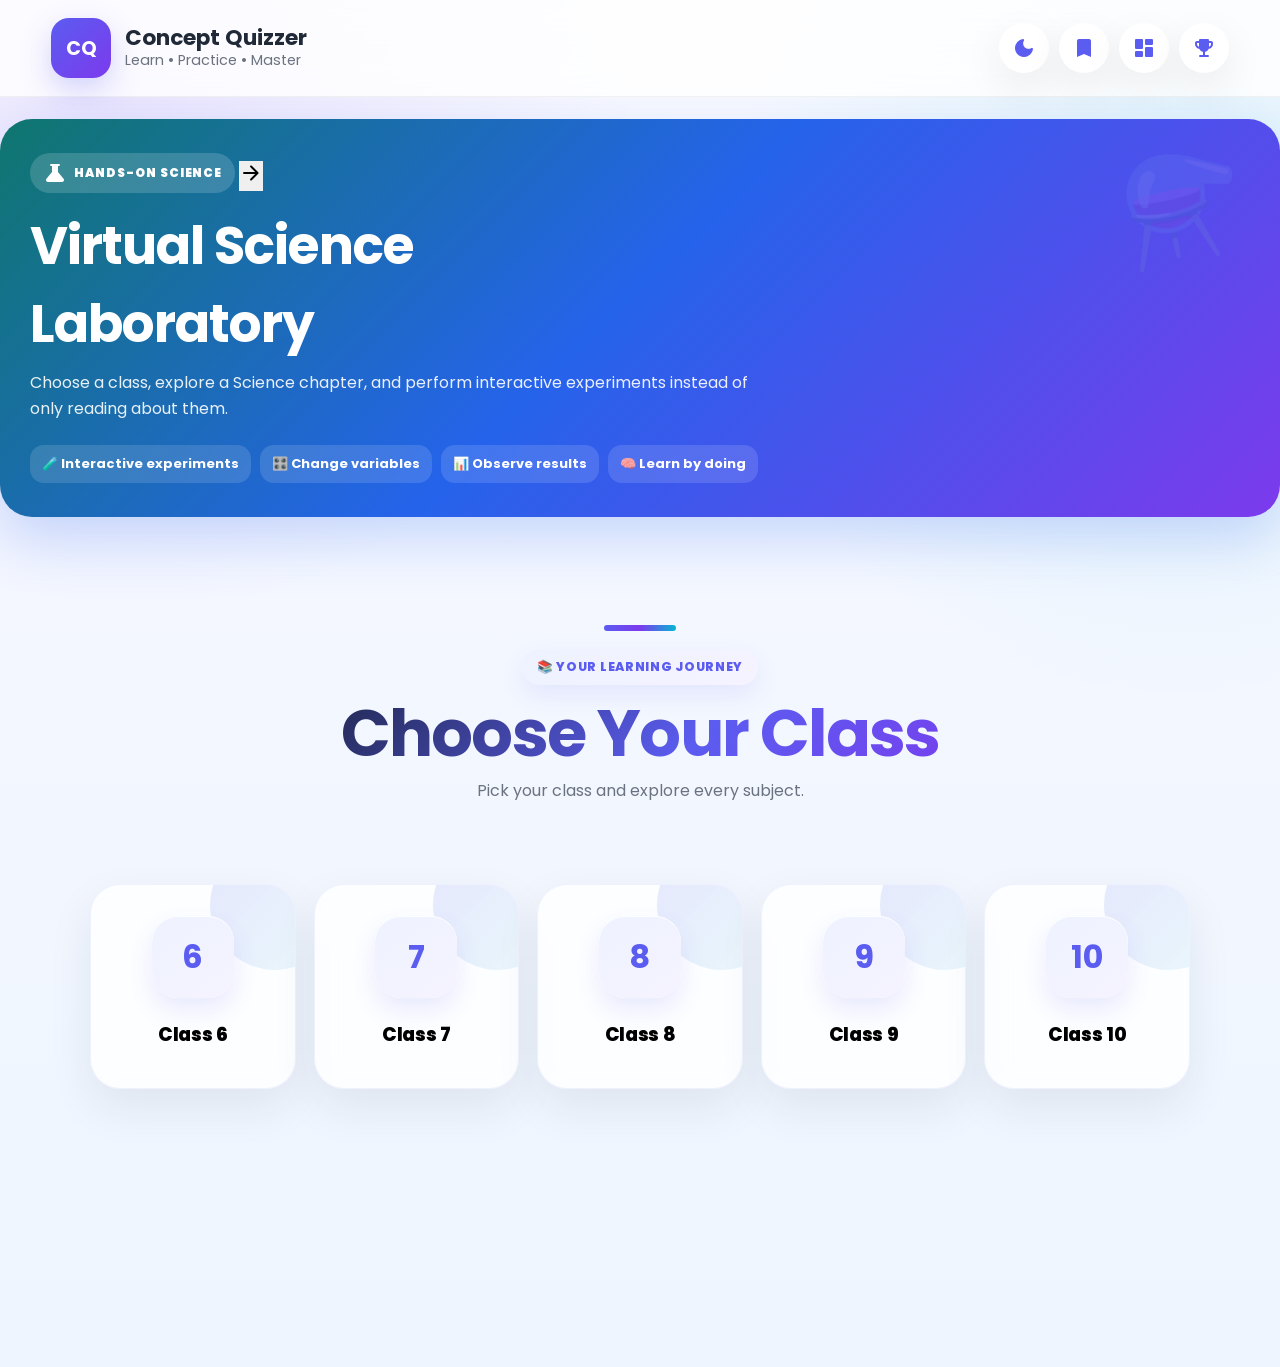
==== commit 9be80baf: "Add files via upload" ====
--- a/index.html
+++ b/index.html
@@ -153,22 +153,38 @@
 ========================= -->
 <section id="scienceLabHub" class="scienceLabHub">
   <div class="vslHero">
-    <button type="button" id="vslHeroArrow" class="vslHeroArrow" aria-label="Open Virtual Science Laboratory">→</button>
-    <div class="vslBadge"><span class="material-icons-round">science</span> HANDS-ON SCIENCE</div>
-    <h1>Virtual Science Laboratory</h1>
+    <div class="vslHeroTop">
+      <div class="vslBadge"><span class="material-icons-round">science</span> HANDS-ON SCIENCE</div>
+      <button id="vslArrowButton" class="vslArrowButton" type="button" aria-label="Open Virtual Science Laboratory">
+        <span class="material-icons-round">arrow_forward</span>
+      </button>
+    </div>
+    <h1>Virtual Science<br>Laboratory</h1>
     <p>Choose a class, explore a Science chapter, and perform interactive experiments instead of only reading about them.</p>
     <div class="vslMiniStats">
-      <span>🧪 Interactive experiments</span><span>🎛️ Change variables</span><span>📊 Observe results</span><span>🧠 Learn by doing</span>
+      <span>🧪 Interactive experiments</span><span>🎛️ Change variables</span>
+      <span>📊 Observe results</span><span>🧠 Learn by doing</span>
     </div>
   </div>
-  <div class="vslSelectorCard hidden" id="vslSelectorCard">
+</section>
+
+<section id="scienceLabSelectorScreen" class="screen hidden vslSelectorScreen">
+  <button id="vslBackHome" class="backButton" type="button">
+    <span class="material-icons-round">arrow_back</span> Back to Home
+  </button>
+  <div class="vslSelectorIntro">
+    <div class="vslBadge light"><span class="material-icons-round">science</span> VIRTUAL SCIENCE LABORATORY</div>
+    <h1>Choose Your Laboratory</h1>
+    <p>Select <b>Class → Chapter → Experiment</b>. Each chapter contains five practical investigations.</p>
+  </div>
+  <div class="vslSelectorCard">
     <div class="vslSectionTitle"><span class="material-icons-round">school</span><div><h2>Select Class</h2><p>Choose your Science laboratory level</p></div></div>
     <div id="scienceClassGrid" class="scienceClassGrid"></div>
     <div id="scienceChapterPanel" class="scienceChapterPanel hidden">
-      <div class="vslSectionTitle"><span class="material-icons-round">menu_book</span><div><h2 id="vslClassTitle">Select a Science Chapter</h2><p>Each chapter will have its own experiment set.</p></div></div>
+      <div class="vslSectionTitle"><span class="material-icons-round">menu_book</span><div><h2 id="vslClassTitle">Select a Science Chapter</h2><p>Five experiments are listed for every chapter.</p></div></div>
       <div id="scienceChapterGrid" class="scienceChapterGrid"></div>
       <div id="scienceExperimentPanel" class="scienceExperimentPanel hidden">
-        <div class="vslSectionTitle"><span class="material-icons-round">biotech</span><div><h2 id="vslChapterTitle">Experiments</h2><p id="vslChapterSubtitle">Five practical investigations</p></div></div>
+        <div class="vslSectionTitle"><span class="material-icons-round">biotech</span><div><h2 id="vslChapterTitle">Experiments</h2><p>Tap an experiment to start it directly.</p></div></div>
         <div id="scienceExperimentGrid" class="scienceExperimentGrid"></div>
       </div>
     </div>
@@ -509,30 +525,6 @@
 
 </div>
 
-<div
-class="dashboardCard" id="practiceCard">
-
-<span
-class="material-icons-round dashboardIcon">
-
-assignment
-
-</span>
-
-<h3>
-
-Practice
-
-</h3>
-
-<p>
-
-Solve important questions.
-
-</p>
-
-</div>
-
 <div class="dashboardCard" id="scienceLabCard">
 
 <span class="material-icons-round dashboardIcon">science</span>
@@ -543,29 +535,6 @@
 
 </div>
 
-<div
-class="dashboardCard" id="progressCard">
-
-<span
-class="material-icons-round dashboardIcon">
-
-emoji_events
-
-</span>
-
-<h3>
-
-Progress
-
-</h3>
-
-<p>
-
-Track your learning journey.
-
-</p>
-
-</div>
 
 </div>
 
--- a/css/style.css
+++ b/css/style.css
@@ -1705,3 +1705,11 @@
 .scienceExperimentPanel{margin-top:26px;padding-top:24px;border-top:1px solid #edf0f7}.scienceExperimentGrid{display:grid;grid-template-columns:repeat(2,1fr);gap:14px}.scienceExperimentCard{border:1px solid #e4e7f2;border-radius:22px;padding:20px;background:linear-gradient(150deg,#ffffff,#f8fbff);box-shadow:0 10px 24px rgba(35,45,85,.06)}.experimentIcon{font-size:35px}.experimentMeta{margin-top:10px;color:#2563eb;font-size:10px;font-weight:900;letter-spacing:.08em}.scienceExperimentCard h3{margin:7px 0;font-size:20px}.scienceExperimentCard p{color:#69718c;line-height:1.55;font-size:13px}.vslOpenLab{display:inline-flex;align-items:center;gap:5px;text-decoration:none;background:linear-gradient(135deg,#2563eb,#7c3aed);color:#fff;border-radius:13px;padding:10px 13px;font-weight:800;font-size:13px}.vslComing{display:inline-block;color:#8a90a8;font-size:12px;font-weight:800;background:#f1f3f8;padding:9px 11px;border-radius:12px}
 .forceHiddenDashboardCard{display:none!important}.dashboardCard#scienceLabCard{display:none}.scienceLabVisible{display:block!important}.dashboardGrid .scienceLabOnlyCard{display:none}
 @media(max-width:760px){.scienceClassGrid{grid-template-columns:repeat(2,1fr)}.scienceChapterGrid,.scienceExperimentGrid{grid-template-columns:1fr}.vslHero{padding:27px 21px}.vslSelectorCard{padding:19px}}
+
+/* VSL hero arrow + collapsed class selector */
+.vslHero{position:relative}
+.vslHeroArrow{position:absolute;right:22px;top:22px;width:58px;height:58px;border:0;border-radius:50%;background:rgba(255,255,255,.18);color:#fff;font-size:34px;font-weight:900;cursor:pointer;box-shadow:0 10px 25px rgba(0,0,0,.12);transition:.2s}
+.vslHeroArrow:hover{transform:translateX(4px) scale(1.04);background:rgba(255,255,255,.26)}
+.vslHeroArrow.open{transform:rotate(90deg)}
+.vslSelectorCard.hidden{display:none}
+@media(max-width:700px){.vslHeroArrow{right:16px;top:16px;width:50px;height:50px;font-size:29px}}
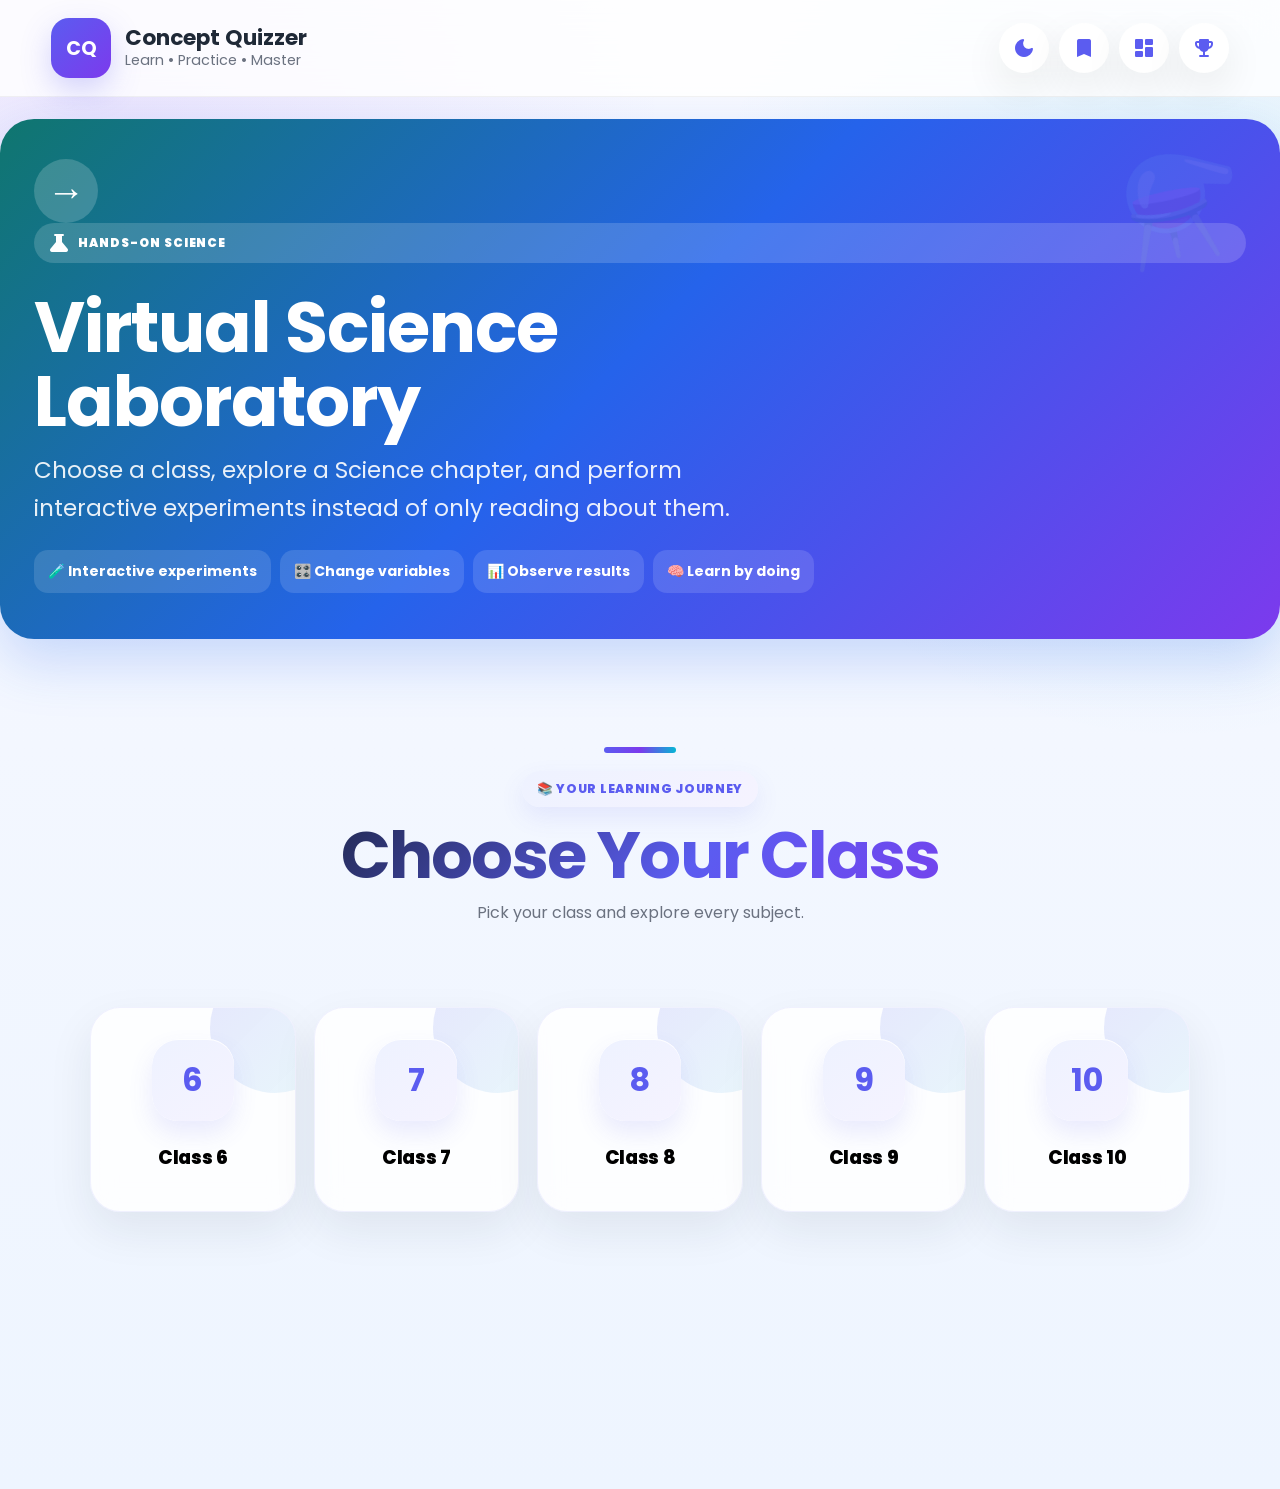
==== commit 1bca8fec: "Add files via upload" ====
--- a/index.html
+++ b/index.html
@@ -152,39 +152,22 @@
      VIRTUAL SCIENCE LABORATORY HUB
 ========================= -->
 <section id="scienceLabHub" class="scienceLabHub">
-  <div class="vslHero">
-    <div class="vslHeroTop">
-      <div class="vslBadge"><span class="material-icons-round">science</span> HANDS-ON SCIENCE</div>
-      <button id="vslArrowButton" class="vslArrowButton" type="button" aria-label="Open Virtual Science Laboratory">
-        <span class="material-icons-round">arrow_forward</span>
-      </button>
-    </div>
-    <h1>Virtual Science<br>Laboratory</h1>
+  <div class="vslHero" id="vslHeroPanel">
+    <button id="vslArrowButton" type="button" aria-label="Open Virtual Science Laboratory" style="float:right;border:0;border-radius:50%;width:64px;height:64px;font-size:38px;font-weight:900;color:white;background:rgba(255,255,255,.18);cursor:pointer">→</button><div class="vslBadge"><span class="material-icons-round">science</span> HANDS-ON SCIENCE</div>
+    <h1>Virtual Science Laboratory</h1>
     <p>Choose a class, explore a Science chapter, and perform interactive experiments instead of only reading about them.</p>
     <div class="vslMiniStats">
-      <span>🧪 Interactive experiments</span><span>🎛️ Change variables</span>
-      <span>📊 Observe results</span><span>🧠 Learn by doing</span>
+      <span>🧪 Interactive experiments</span><span>🎛️ Change variables</span><span>📊 Observe results</span><span>🧠 Learn by doing</span>
     </div>
   </div>
-</section>
-
-<section id="scienceLabSelectorScreen" class="screen hidden vslSelectorScreen">
-  <button id="vslBackHome" class="backButton" type="button">
-    <span class="material-icons-round">arrow_back</span> Back to Home
-  </button>
-  <div class="vslSelectorIntro">
-    <div class="vslBadge light"><span class="material-icons-round">science</span> VIRTUAL SCIENCE LABORATORY</div>
-    <h1>Choose Your Laboratory</h1>
-    <p>Select <b>Class → Chapter → Experiment</b>. Each chapter contains five practical investigations.</p>
-  </div>
-  <div class="vslSelectorCard">
+  <div class="vslSelectorCard hidden" id="vslSelectorCard"><button id="vslBackHome" type="button" style="border:0;background:#eef2ff;color:#4338ca;padding:10px 16px;border-radius:14px;font-weight:800;margin-bottom:16px;cursor:pointer">← Laboratory Home</button>
     <div class="vslSectionTitle"><span class="material-icons-round">school</span><div><h2>Select Class</h2><p>Choose your Science laboratory level</p></div></div>
     <div id="scienceClassGrid" class="scienceClassGrid"></div>
     <div id="scienceChapterPanel" class="scienceChapterPanel hidden">
-      <div class="vslSectionTitle"><span class="material-icons-round">menu_book</span><div><h2 id="vslClassTitle">Select a Science Chapter</h2><p>Five experiments are listed for every chapter.</p></div></div>
+      <div class="vslSectionTitle"><span class="material-icons-round">menu_book</span><div><h2 id="vslClassTitle">Select a Science Chapter</h2><p>Each chapter will have its own experiment set.</p></div></div>
       <div id="scienceChapterGrid" class="scienceChapterGrid"></div>
       <div id="scienceExperimentPanel" class="scienceExperimentPanel hidden">
-        <div class="vslSectionTitle"><span class="material-icons-round">biotech</span><div><h2 id="vslChapterTitle">Experiments</h2><p>Tap an experiment to start it directly.</p></div></div>
+        <div class="vslSectionTitle"><span class="material-icons-round">biotech</span><div><h2 id="vslChapterTitle">Experiments</h2><p id="vslChapterSubtitle">Five practical investigations</p></div></div>
         <div id="scienceExperimentGrid" class="scienceExperimentGrid"></div>
       </div>
     </div>
@@ -525,6 +508,30 @@
 
 </div>
 
+<div
+class="dashboardCard" id="practiceCard">
+
+<span
+class="material-icons-round dashboardIcon">
+
+assignment
+
+</span>
+
+<h3>
+
+Practice
+
+</h3>
+
+<p>
+
+Solve important questions.
+
+</p>
+
+</div>
+
 <div class="dashboardCard" id="scienceLabCard">
 
 <span class="material-icons-round dashboardIcon">science</span>
@@ -535,6 +542,29 @@
 
 </div>
 
+<div
+class="dashboardCard" id="progressCard">
+
+<span
+class="material-icons-round dashboardIcon">
+
+emoji_events
+
+</span>
+
+<h3>
+
+Progress
+
+</h3>
+
+<p>
+
+Track your learning journey.
+
+</p>
+
+</div>
 
 </div>
 
--- a/css/style.css
+++ b/css/style.css
@@ -1706,10 +1706,46 @@
 .forceHiddenDashboardCard{display:none!important}.dashboardCard#scienceLabCard{display:none}.scienceLabVisible{display:block!important}.dashboardGrid .scienceLabOnlyCard{display:none}
 @media(max-width:760px){.scienceClassGrid{grid-template-columns:repeat(2,1fr)}.scienceChapterGrid,.scienceExperimentGrid{grid-template-columns:1fr}.vslHero{padding:27px 21px}.vslSelectorCard{padding:19px}}
 
-/* VSL hero arrow + collapsed class selector */
-.vslHero{position:relative}
-.vslHeroArrow{position:absolute;right:22px;top:22px;width:58px;height:58px;border:0;border-radius:50%;background:rgba(255,255,255,.18);color:#fff;font-size:34px;font-weight:900;cursor:pointer;box-shadow:0 10px 25px rgba(0,0,0,.12);transition:.2s}
-.vslHeroArrow:hover{transform:translateX(4px) scale(1.04);background:rgba(255,255,255,.26)}
-.vslHeroArrow.open{transform:rotate(90deg)}
-.vslSelectorCard.hidden{display:none}
-@media(max-width:700px){.vslHeroArrow{right:16px;top:16px;width:50px;height:50px;font-size:29px}}
+/* =========================================================
+   VSL FINAL UI — HOME HERO + SEPARATE LAB SELECTOR
+   ========================================================= */
+.scienceLabHub.homeVslHidden{display:none!important}
+.vslHero{min-height:520px;padding:34px 34px 40px!important;border-radius:34px!important;display:flex;flex-direction:column;justify-content:center}
+.vslHeroTop{display:flex;align-items:center;justify-content:space-between;gap:16px}
+.vslArrowButton{width:76px;height:76px;border:0;border-radius:50%;background:rgba(255,255,255,.18);color:#fff;display:grid;place-items:center;cursor:pointer;box-shadow:0 10px 28px rgba(0,0,0,.12);transition:.2s}
+.vslArrowButton .material-icons-round{font-size:44px}
+.vslArrowButton:hover{transform:translateX(5px) scale(1.04);background:rgba(255,255,255,.28)}
+.vslHero h1{font-size:clamp(40px,8vw,70px)!important;line-height:1.05!important;margin:28px 0 14px!important;max-width:760px}
+.vslHero p{font-size:clamp(17px,3vw,23px)!important;max-width:760px!important;line-height:1.65!important}
+.vslMiniStats span{font-size:14px!important;padding:11px 14px!important}
+.vslSelectorScreen{padding-bottom:55px}
+.vslSelectorIntro{margin:8px 0 22px;padding:28px;border-radius:30px;background:linear-gradient(135deg,#eef7ff,#f6efff);border:1px solid #e4e8f7}
+.vslSelectorIntro h1{margin:12px 0 6px;font-size:clamp(30px,6vw,50px);color:#18223f}
+.vslSelectorIntro p{margin:0;color:#66708d;font-size:17px;line-height:1.65}
+.vslBadge.light{background:linear-gradient(135deg,#e8f7ff,#eee9ff);color:#5b45e8;border:1px solid #dfe4f6}
+.vslSelectorCard{margin-top:0!important}
+.scienceClassGrid{display:grid!important;grid-template-columns:repeat(2,minmax(0,1fr));gap:16px}
+.scienceClassCard{border:1px solid #e4e8f4;background:linear-gradient(145deg,#fff,#f8f9ff);border-radius:24px;padding:22px 16px;min-height:150px;display:flex;flex-direction:column;align-items:center;justify-content:center;gap:7px;cursor:pointer;box-shadow:0 10px 28px rgba(37,49,91,.06);transition:.2s}
+.scienceClassCard span{width:62px;height:62px;border-radius:20px;display:grid;place-items:center;background:linear-gradient(135deg,#21c27a,#0eb4d6);color:#fff;font-size:25px;font-weight:900}
+.scienceClassCard b{font-size:18px;color:#202844}.scienceClassCard small{color:#7b839d;font-weight:700}.scienceClassCard:hover,.scienceClassCard.active{transform:translateY(-3px);border-color:#6750e8;box-shadow:0 15px 35px rgba(91,69,232,.15)}
+.scienceChapterGrid{grid-template-columns:repeat(2,minmax(0,1fr))!important}
+.scienceExperimentGrid{grid-template-columns:repeat(2,minmax(0,1fr))!important}
+.scienceExperimentLink{text-decoration:none;color:inherit;display:block}
+.scienceExperimentCard{height:100%;transition:.2s;cursor:pointer}
+.scienceExperimentLink:hover .scienceExperimentCard{transform:translateY(-4px);border-color:#6950e8;box-shadow:0 18px 38px rgba(91,69,232,.14)}
+.experimentTap{margin-top:15px;display:inline-flex;align-items:center;gap:7px;padding:9px 12px;border-radius:12px;background:linear-gradient(135deg,#5b45e8,#1baedb);color:#fff;font-size:12px;font-weight:900}
+.experimentTap .material-icons-round{font-size:17px}
+.dashboardGrid{grid-template-columns:repeat(2,minmax(0,1fr))}
+.dashboardCard{position:relative;overflow:hidden;transition:.2s;border:1px solid rgba(93,72,232,.12)!important}
+.dashboardCard:hover{transform:translateY(-4px);box-shadow:0 18px 35px rgba(54,66,120,.13)}
+.dashboardCard .dashboardIcon{width:58px;height:58px;border-radius:18px;display:grid;place-items:center;background:linear-gradient(135deg,#5b45e8,#1caedb);color:#fff!important;font-size:30px;margin-bottom:12px;box-shadow:0 10px 22px rgba(91,69,232,.18)}
+.dashboardCard:nth-child(2) .dashboardIcon{background:linear-gradient(135deg,#ff6b6b,#f59e0b)}
+.dashboardCard:nth-child(3) .dashboardIcon{background:linear-gradient(135deg,#06b981,#0ea5e9)}
+.dashboardCard h3{font-size:23px!important}
+.dashboardCard p{color:#68718c!important}
+@media(max-width:760px){
+  .vslHero{min-height:0;padding:25px 20px 28px!important}
+  .vslArrowButton{width:64px;height:64px}.vslArrowButton .material-icons-round{font-size:37px}
+  .scienceClassGrid,.scienceChapterGrid,.scienceExperimentGrid,.dashboardGrid{grid-template-columns:1fr!important}
+  .vslSelectorIntro{padding:22px}
+}
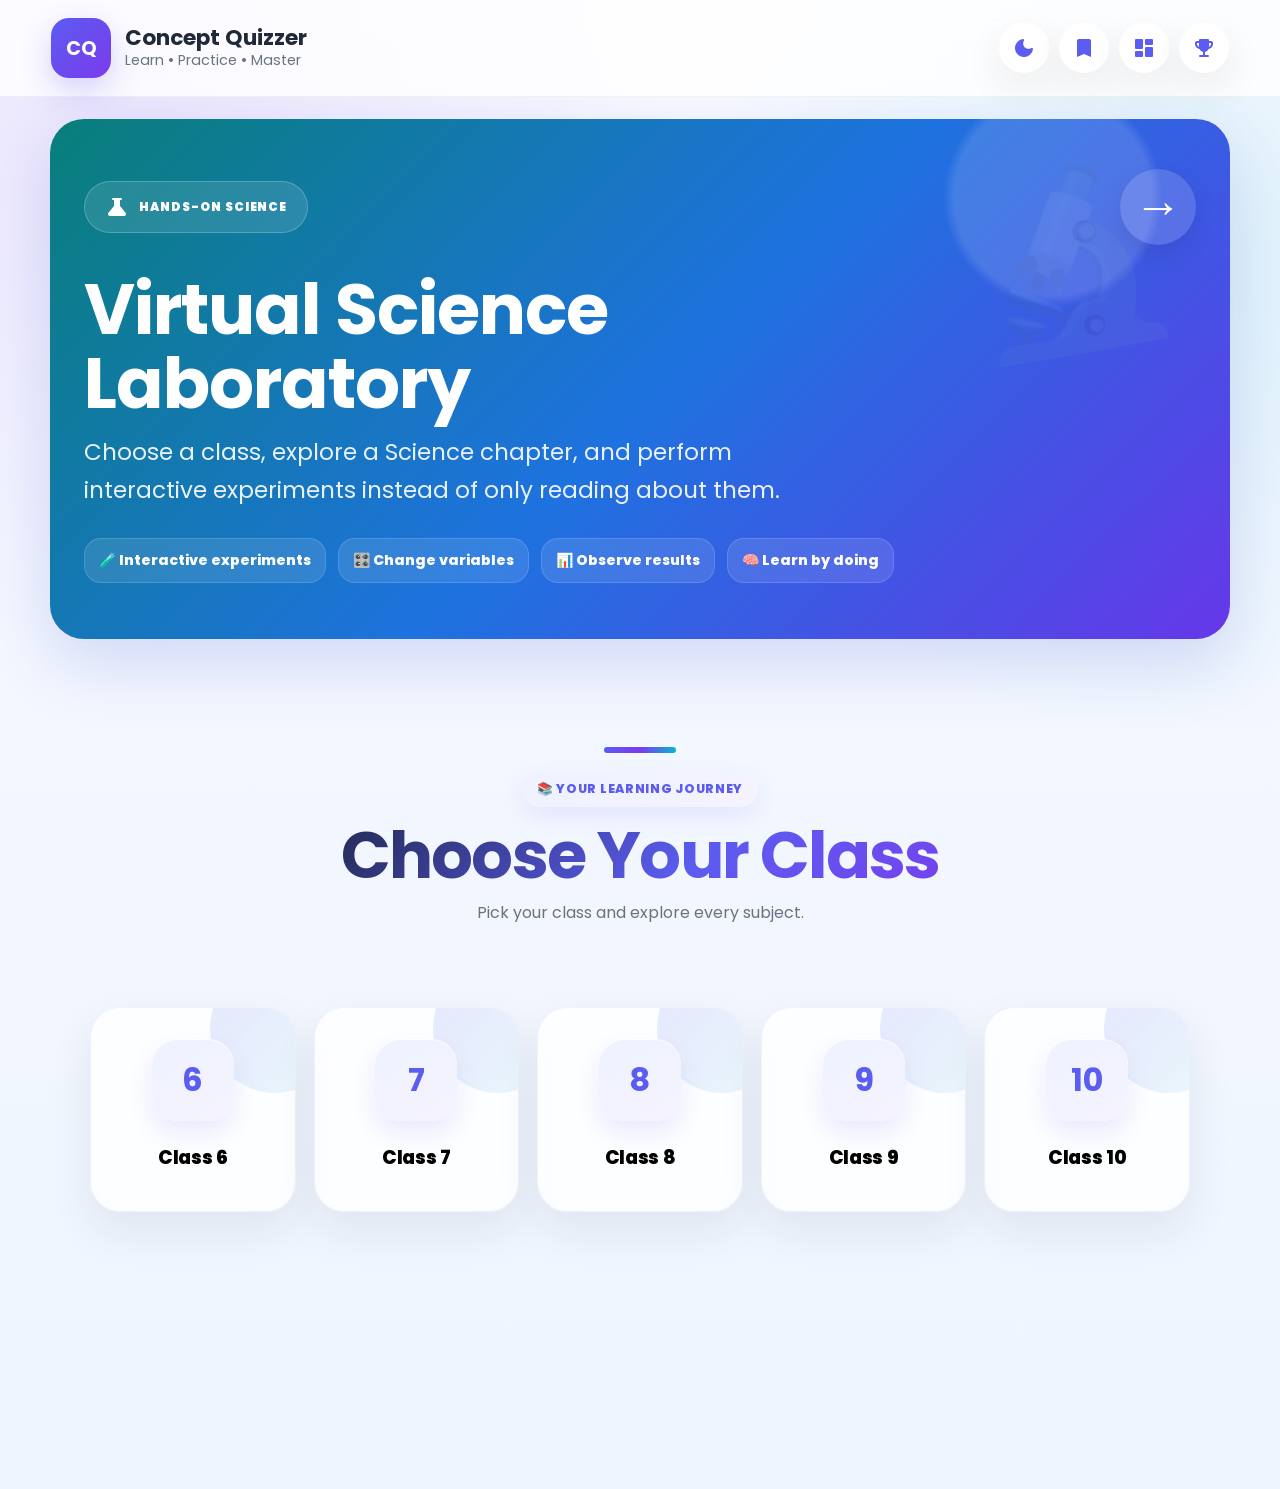
==== commit 46b1e62e: "Add files via upload" ====
--- a/index.html
+++ b/index.html
@@ -38,7 +38,9 @@
 rel="stylesheet"
 href="css/style.css">
 
-</head>
+<style id="vsl-upgrade-css">
+.vsl-app{position:relative}.vslHero{margin:0 auto 28px;max-width:1180px;border-radius:38px;padding:28px 32px 38px;background:radial-gradient(circle at 85% 15%,#ffffff22 0 9%,transparent 10%),linear-gradient(135deg,#087f7a 0%,#1e72df 52%,#6637e9 100%);color:#fff;box-shadow:0 25px 65px #3655c52e;overflow:hidden}.vslHero:after{content:'🔬';position:absolute;right:35px;bottom:18px;font-size:170px;opacity:.08;transform:rotate(-10deg)}.vslHeroTop{display:flex;align-items:center;justify-content:space-between;gap:16px;position:relative;z-index:2}.vslBadge{display:inline-flex;align-items:center;gap:10px;padding:13px 20px;border-radius:999px;background:#ffffff1d;border:1px solid #ffffff36;font-weight:900;letter-spacing:.08em}.vslArrowButton{width:76px;height:76px;border:0;border-radius:50%;display:grid;place-items:center;background:#ffffff25;color:#fff;font-size:48px;font-weight:900;cursor:pointer;box-shadow:0 10px 25px #00000016;transition:.2s}.vslArrowButton:hover{transform:scale(1.06);background:#ffffff38}.vslHero h1{position:relative;z-index:2;font-size:clamp(46px,8vw,76px);line-height:1.02;margin:35px 0 18px;max-width:800px}.vslHero p{position:relative;z-index:2;max-width:900px;font-size:20px;line-height:1.7;margin:0}.vslMiniStats{position:relative;z-index:2;display:flex;flex-wrap:wrap;gap:12px;margin-top:28px}.vslMiniStats span{padding:13px 18px;border-radius:17px;background:#ffffff1c;border:1px solid #ffffff25;font-weight:800}.vslSelectorCard{max-width:1180px;margin:0 auto 35px;padding:24px;border-radius:32px;background:linear-gradient(180deg,#fff,#f7f8ff);border:1px solid #e0e5f2;box-shadow:0 22px 55px #24305a14}.vslStepScreen{animation:vslIn .3s ease}.vslStepHead{display:flex;gap:16px;align-items:center;margin:6px 0 24px}.vslStepIcon{width:58px;height:58px;border-radius:19px;display:grid;place-items:center;background:linear-gradient(135deg,#5b45e8,#1aaedb);color:#fff;font-weight:900;font-size:19px;box-shadow:0 10px 22px #5b45e833}.vslKicker{font-size:11px;font-weight:900;letter-spacing:.1em;color:#6757d8}.vslStepHead h2{margin:3px 0 2px;font-size:30px}.vslStepHead p{margin:0;color:#69728a}.vslBackButton{border:0;border-radius:15px;background:#eef0ff;color:#5141c8;padding:11px 15px;font-weight:900;cursor:pointer;margin-bottom:18px}.scienceClassGrid,.scienceChapterGrid,.scienceExperimentGrid{display:grid;grid-template-columns:repeat(3,minmax(0,1fr));gap:16px}.scienceClassCard,.scienceChapterCard{border:1px solid #e0e5f0;background:#fff;border-radius:24px;padding:22px;text-align:left;cursor:pointer;box-shadow:0 12px 30px #25345a0d;transition:.2s}.scienceClassCard:hover,.scienceChapterCard:hover{transform:translateY(-4px);border-color:#8a78ee}.scienceClassCard.active,.scienceChapterCard.active{border:2px solid #5b45e8;background:linear-gradient(135deg,#f6f3ff,#eef9ff)}.scienceClassCard span{width:55px;height:55px;display:grid;place-items:center;border-radius:17px;background:linear-gradient(135deg,#5b45e8,#18aede);color:#fff;font-size:24px;font-weight:900;margin-bottom:13px}.scienceClassCard b,.scienceChapterCard h3{display:block;font-size:21px;color:#1b2541}.scienceClassCard small{display:block;color:#737d94;margin-top:4px}.scienceChapterCard .vslChapterNo{display:inline-block;padding:7px 10px;border-radius:999px;background:#f0edff;color:#5b45e8;font-size:11px;font-weight:900}.scienceChapterCard h3{margin:13px 0 10px;line-height:1.35}.scienceChapterCard .experimentCount{color:#69728a;font-weight:700;font-size:13px}.scienceExperimentGrid{grid-template-columns:repeat(2,minmax(0,1fr))}.scienceExperimentLink{display:block;text-decoration:none;color:inherit}.scienceExperimentCard{height:100%;border-radius:27px;padding:24px;background:#fff;border:1px solid #dfe5f1;box-shadow:0 16px 38px #24305a10;transition:.2s;position:relative;overflow:hidden}.scienceExperimentCard:before{content:'';position:absolute;left:0;top:0;right:0;height:6px;background:linear-gradient(90deg,#5b45e8,#13aee0,#17bd76)}.scienceExperimentCard:hover{transform:translateY(-5px);box-shadow:0 22px 45px #24305a18}.experimentIcon{width:72px;height:72px;border-radius:21px;display:grid;place-items:center;font-size:39px;background:linear-gradient(135deg,#f0edff,#eaf9ff);margin-bottom:15px}.experimentMeta{font-size:10px;font-weight:900;letter-spacing:.08em;color:#6555d8}.scienceExperimentCard h3{font-size:25px;margin:8px 0}.scienceExperimentCard p{color:#626c84;line-height:1.7;margin:0 0 18px}.experimentTap{display:flex;align-items:center;justify-content:space-between;color:#fff;background:linear-gradient(135deg,#5b45e8,#267ee9);padding:13px 16px;border-radius:15px;font-weight:900}.hidden{display:none!important}@keyframes vslIn{from{opacity:0;transform:translateY(10px)}to{opacity:1;transform:none}}@media(max-width:760px){.vslHero{border-radius:28px;padding:22px 20px 28px}.vslHero h1{font-size:47px;margin-top:27px}.vslHero p{font-size:17px}.vslArrowButton{width:64px;height:64px;font-size:40px}.vslBadge{font-size:12px;padding:11px 14px}.scienceClassGrid,.scienceChapterGrid,.scienceExperimentGrid{grid-template-columns:1fr}.vslSelectorCard{padding:18px;border-radius:25px}.vslStepHead h2{font-size:25px}.vslMiniStats span{font-size:13px}}
+</style></head>
 
 <body>
 
@@ -151,25 +153,33 @@
 <!-- =========================
      VIRTUAL SCIENCE LABORATORY HUB
 ========================= -->
-<section id="scienceLabHub" class="scienceLabHub">
-  <div class="vslHero" id="vslHeroPanel">
-    <button id="vslArrowButton" type="button" aria-label="Open Virtual Science Laboratory" style="float:right;border:0;border-radius:50%;width:64px;height:64px;font-size:38px;font-weight:900;color:white;background:rgba(255,255,255,.18);cursor:pointer">→</button><div class="vslBadge"><span class="material-icons-round">science</span> HANDS-ON SCIENCE</div>
-    <h1>Virtual Science Laboratory</h1>
+<section id="scienceLabHub" class="scienceLabHub vsl-app" aria-label="Virtual Science Laboratory">
+  <div id="vslHeroPanel" class="vslHero">
+    <div class="vslHeroTop">
+      <div class="vslBadge"><span class="material-icons-round">science</span> HANDS-ON SCIENCE</div>
+      <button id="vslArrowButton" class="vslArrowButton" type="button" aria-label="Open Virtual Science Laboratory"><span>→</span></button>
+    </div>
+    <h1>Virtual Science<br>Laboratory</h1>
     <p>Choose a class, explore a Science chapter, and perform interactive experiments instead of only reading about them.</p>
-    <div class="vslMiniStats">
-      <span>🧪 Interactive experiments</span><span>🎛️ Change variables</span><span>📊 Observe results</span><span>🧠 Learn by doing</span>
+    <div class="vslMiniStats"><span>🧪 Interactive experiments</span><span>🎛️ Change variables</span><span>📊 Observe results</span><span>🧠 Learn by doing</span></div>
+  </div>
+
+  <div id="vslSelectorCard" class="vslSelectorCard hidden">
+    <div id="vslClassScreen" class="vslStepScreen">
+      <div class="vslStepHead"><span class="vslStepIcon">01</span><div><div class="vslKicker">VIRTUAL SCIENCE LABORATORY</div><h2>Choose your class</h2><p>Start by selecting a Science class.</p></div></div>
+      <div id="scienceClassGrid" class="scienceClassGrid"></div>
     </div>
-  </div>
-  <div class="vslSelectorCard hidden" id="vslSelectorCard"><button id="vslBackHome" type="button" style="border:0;background:#eef2ff;color:#4338ca;padding:10px 16px;border-radius:14px;font-weight:800;margin-bottom:16px;cursor:pointer">← Laboratory Home</button>
-    <div class="vslSectionTitle"><span class="material-icons-round">school</span><div><h2>Select Class</h2><p>Choose your Science laboratory level</p></div></div>
-    <div id="scienceClassGrid" class="scienceClassGrid"></div>
-    <div id="scienceChapterPanel" class="scienceChapterPanel hidden">
-      <div class="vslSectionTitle"><span class="material-icons-round">menu_book</span><div><h2 id="vslClassTitle">Select a Science Chapter</h2><p>Each chapter will have its own experiment set.</p></div></div>
+
+    <div id="vslChapterScreen" class="vslStepScreen hidden">
+      <button id="vslBackToClasses" class="vslBackButton" type="button">← Classes</button>
+      <div class="vslStepHead"><span class="vslStepIcon">02</span><div><div class="vslKicker">CLASS SELECTED</div><h2 id="vslClassTitle">Science Chapters</h2><p>Select a chapter to see its simulations.</p></div></div>
       <div id="scienceChapterGrid" class="scienceChapterGrid"></div>
-      <div id="scienceExperimentPanel" class="scienceExperimentPanel hidden">
-        <div class="vslSectionTitle"><span class="material-icons-round">biotech</span><div><h2 id="vslChapterTitle">Experiments</h2><p id="vslChapterSubtitle">Five practical investigations</p></div></div>
-        <div id="scienceExperimentGrid" class="scienceExperimentGrid"></div>
-      </div>
+    </div>
+
+    <div id="vslExperimentScreen" class="vslStepScreen hidden">
+      <button id="vslBackToChapters" class="vslBackButton" type="button">← Chapters</button>
+      <div class="vslStepHead"><span class="vslStepIcon">03</span><div><div class="vslKicker">CHAPTER SELECTED</div><h2 id="vslChapterTitle">Chapter Simulations</h2><p>Choose any simulation and play it as many times as you want.</p></div></div>
+      <div id="scienceExperimentGrid" class="scienceExperimentGrid"></div>
     </div>
   </div>
 </section>
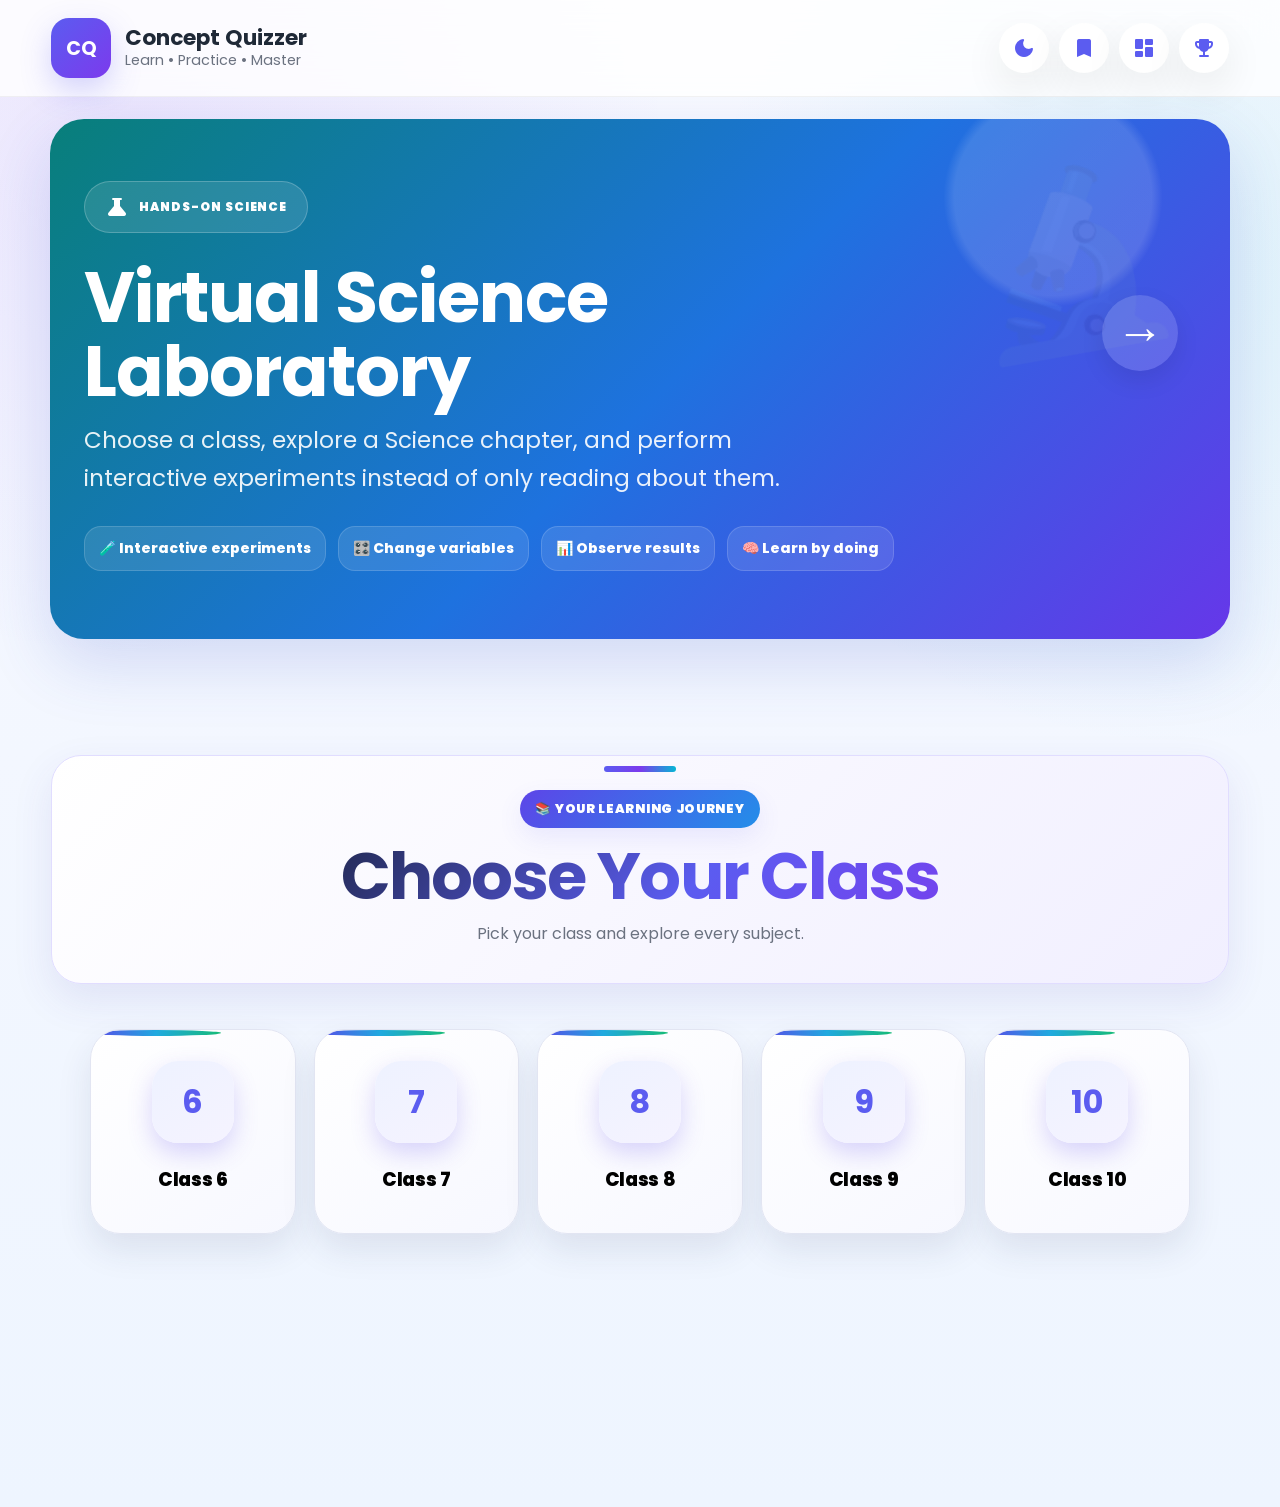
==== commit 21f548b8: "Add files via upload" ====
--- a/index.html
+++ b/index.html
@@ -40,7 +40,36 @@
 
 <style id="vsl-upgrade-css">
 .vsl-app{position:relative}.vslHero{margin:0 auto 28px;max-width:1180px;border-radius:38px;padding:28px 32px 38px;background:radial-gradient(circle at 85% 15%,#ffffff22 0 9%,transparent 10%),linear-gradient(135deg,#087f7a 0%,#1e72df 52%,#6637e9 100%);color:#fff;box-shadow:0 25px 65px #3655c52e;overflow:hidden}.vslHero:after{content:'🔬';position:absolute;right:35px;bottom:18px;font-size:170px;opacity:.08;transform:rotate(-10deg)}.vslHeroTop{display:flex;align-items:center;justify-content:space-between;gap:16px;position:relative;z-index:2}.vslBadge{display:inline-flex;align-items:center;gap:10px;padding:13px 20px;border-radius:999px;background:#ffffff1d;border:1px solid #ffffff36;font-weight:900;letter-spacing:.08em}.vslArrowButton{width:76px;height:76px;border:0;border-radius:50%;display:grid;place-items:center;background:#ffffff25;color:#fff;font-size:48px;font-weight:900;cursor:pointer;box-shadow:0 10px 25px #00000016;transition:.2s}.vslArrowButton:hover{transform:scale(1.06);background:#ffffff38}.vslHero h1{position:relative;z-index:2;font-size:clamp(46px,8vw,76px);line-height:1.02;margin:35px 0 18px;max-width:800px}.vslHero p{position:relative;z-index:2;max-width:900px;font-size:20px;line-height:1.7;margin:0}.vslMiniStats{position:relative;z-index:2;display:flex;flex-wrap:wrap;gap:12px;margin-top:28px}.vslMiniStats span{padding:13px 18px;border-radius:17px;background:#ffffff1c;border:1px solid #ffffff25;font-weight:800}.vslSelectorCard{max-width:1180px;margin:0 auto 35px;padding:24px;border-radius:32px;background:linear-gradient(180deg,#fff,#f7f8ff);border:1px solid #e0e5f2;box-shadow:0 22px 55px #24305a14}.vslStepScreen{animation:vslIn .3s ease}.vslStepHead{display:flex;gap:16px;align-items:center;margin:6px 0 24px}.vslStepIcon{width:58px;height:58px;border-radius:19px;display:grid;place-items:center;background:linear-gradient(135deg,#5b45e8,#1aaedb);color:#fff;font-weight:900;font-size:19px;box-shadow:0 10px 22px #5b45e833}.vslKicker{font-size:11px;font-weight:900;letter-spacing:.1em;color:#6757d8}.vslStepHead h2{margin:3px 0 2px;font-size:30px}.vslStepHead p{margin:0;color:#69728a}.vslBackButton{border:0;border-radius:15px;background:#eef0ff;color:#5141c8;padding:11px 15px;font-weight:900;cursor:pointer;margin-bottom:18px}.scienceClassGrid,.scienceChapterGrid,.scienceExperimentGrid{display:grid;grid-template-columns:repeat(3,minmax(0,1fr));gap:16px}.scienceClassCard,.scienceChapterCard{border:1px solid #e0e5f0;background:#fff;border-radius:24px;padding:22px;text-align:left;cursor:pointer;box-shadow:0 12px 30px #25345a0d;transition:.2s}.scienceClassCard:hover,.scienceChapterCard:hover{transform:translateY(-4px);border-color:#8a78ee}.scienceClassCard.active,.scienceChapterCard.active{border:2px solid #5b45e8;background:linear-gradient(135deg,#f6f3ff,#eef9ff)}.scienceClassCard span{width:55px;height:55px;display:grid;place-items:center;border-radius:17px;background:linear-gradient(135deg,#5b45e8,#18aede);color:#fff;font-size:24px;font-weight:900;margin-bottom:13px}.scienceClassCard b,.scienceChapterCard h3{display:block;font-size:21px;color:#1b2541}.scienceClassCard small{display:block;color:#737d94;margin-top:4px}.scienceChapterCard .vslChapterNo{display:inline-block;padding:7px 10px;border-radius:999px;background:#f0edff;color:#5b45e8;font-size:11px;font-weight:900}.scienceChapterCard h3{margin:13px 0 10px;line-height:1.35}.scienceChapterCard .experimentCount{color:#69728a;font-weight:700;font-size:13px}.scienceExperimentGrid{grid-template-columns:repeat(2,minmax(0,1fr))}.scienceExperimentLink{display:block;text-decoration:none;color:inherit}.scienceExperimentCard{height:100%;border-radius:27px;padding:24px;background:#fff;border:1px solid #dfe5f1;box-shadow:0 16px 38px #24305a10;transition:.2s;position:relative;overflow:hidden}.scienceExperimentCard:before{content:'';position:absolute;left:0;top:0;right:0;height:6px;background:linear-gradient(90deg,#5b45e8,#13aee0,#17bd76)}.scienceExperimentCard:hover{transform:translateY(-5px);box-shadow:0 22px 45px #24305a18}.experimentIcon{width:72px;height:72px;border-radius:21px;display:grid;place-items:center;font-size:39px;background:linear-gradient(135deg,#f0edff,#eaf9ff);margin-bottom:15px}.experimentMeta{font-size:10px;font-weight:900;letter-spacing:.08em;color:#6555d8}.scienceExperimentCard h3{font-size:25px;margin:8px 0}.scienceExperimentCard p{color:#626c84;line-height:1.7;margin:0 0 18px}.experimentTap{display:flex;align-items:center;justify-content:space-between;color:#fff;background:linear-gradient(135deg,#5b45e8,#267ee9);padding:13px 16px;border-radius:15px;font-weight:900}.hidden{display:none!important}@keyframes vslIn{from{opacity:0;transform:translateY(10px)}to{opacity:1;transform:none}}@media(max-width:760px){.vslHero{border-radius:28px;padding:22px 20px 28px}.vslHero h1{font-size:47px;margin-top:27px}.vslHero p{font-size:17px}.vslArrowButton{width:64px;height:64px;font-size:40px}.vslBadge{font-size:12px;padding:11px 14px}.scienceClassGrid,.scienceChapterGrid,.scienceExperimentGrid{grid-template-columns:1fr}.vslSelectorCard{padding:18px;border-radius:25px}.vslStepHead h2{font-size:25px}.vslMiniStats span{font-size:13px}}
-</style></head>
+</style><style>
+/* VSL + Home class polish */
+html,body{max-width:100%;overflow-x:hidden}
+body{overscroll-behavior-x:none}
+.scienceLabHub{width:100%;box-sizing:border-box;overflow:visible}
+.vslHero{width:calc(100% - 28px);box-sizing:border-box;position:relative}
+.vslTitleRow{display:flex;align-items:center;justify-content:space-between;gap:24px;position:relative;z-index:2}
+.vslTitleRow h1{flex:1;margin-bottom:18px}
+.vslTitleRow .vslArrowButton{flex:0 0 auto;margin:10px 18px 0 0}
+.vslHomeClassSection{display:block!important;visibility:visible!important;opacity:1!important;margin-top:18px;padding-top:12px}
+.vslHomeClassSection .sectionHeader{background:linear-gradient(135deg,#ffffff,#f1efff);border:1px solid #e1ddff;border-radius:30px;padding:28px 24px;box-shadow:0 16px 40px rgba(72,55,170,.10)}
+.vslHomeClassSection .classIntroBadge{display:inline-flex;align-items:center;padding:10px 15px;border-radius:999px;background:linear-gradient(135deg,#5d45e8,#238ee9);color:#fff;font-weight:900}
+.vslHomeClassSection .classGrid{margin-top:20px}
+.vslHomeClassSection .classCard{position:relative;overflow:hidden;background:linear-gradient(145deg,#fff,#f7f8ff);border:1px solid #e2e5f2;box-shadow:0 16px 34px rgba(37,48,90,.10);transition:transform .2s ease,box-shadow .2s ease,border-color .2s ease}
+.vslHomeClassSection .classCard:before{content:'';position:absolute;inset:0 0 auto;height:6px;background:linear-gradient(90deg,#5b45e8,#20a9df,#16bb77)}
+.vslHomeClassSection .classCard:hover{transform:translateY(-5px);box-shadow:0 22px 42px rgba(37,48,90,.15);border-color:#8b78ef}
+.vslHomeClassSection .classIcon{box-shadow:0 10px 24px rgba(91,69,232,.22)}
+.vslSelectorCard{width:calc(100% - 28px);box-sizing:border-box;overflow:visible;min-height:280px}
+.vslStepScreen{animation:none!important;transform:none!important;will-change:auto}
+.scienceChapterGrid,.scienceExperimentGrid,.scienceClassGrid{width:100%;box-sizing:border-box;min-width:0}
+.scienceChapterCard,.scienceExperimentLink,.scienceExperimentCard,.scienceClassCard{min-width:0;box-sizing:border-box}
+.scienceExperimentLink{overflow:visible}
+@media(max-width:760px){
+  .vslTitleRow{align-items:flex-start}
+  .vslTitleRow .vslArrowButton{width:62px;height:62px;font-size:36px;margin:12px 0 0 0}
+  .vslTitleRow h1{font-size:46px}
+  .vslHomeClassSection{padding-left:0;padding-right:0}
+}
+</style>
+</head>
 
 <body>
 
@@ -157,9 +186,11 @@
   <div id="vslHeroPanel" class="vslHero">
     <div class="vslHeroTop">
       <div class="vslBadge"><span class="material-icons-round">science</span> HANDS-ON SCIENCE</div>
+    </div>
+    <div class="vslTitleRow">
+      <h1>Virtual Science<br>Laboratory</h1>
       <button id="vslArrowButton" class="vslArrowButton" type="button" aria-label="Open Virtual Science Laboratory"><span>→</span></button>
     </div>
-    <h1>Virtual Science<br>Laboratory</h1>
     <p>Choose a class, explore a Science chapter, and perform interactive experiments instead of only reading about them.</p>
     <div class="vslMiniStats"><span>🧪 Interactive experiments</span><span>🎛️ Change variables</span><span>📊 Observe results</span><span>🧠 Learn by doing</span></div>
   </div>
@@ -196,7 +227,7 @@
 
 <section
 id="classScreen"
-class="screen">
+class="screen vslHomeClassSection">
 
 <div
 class="sectionHeader">
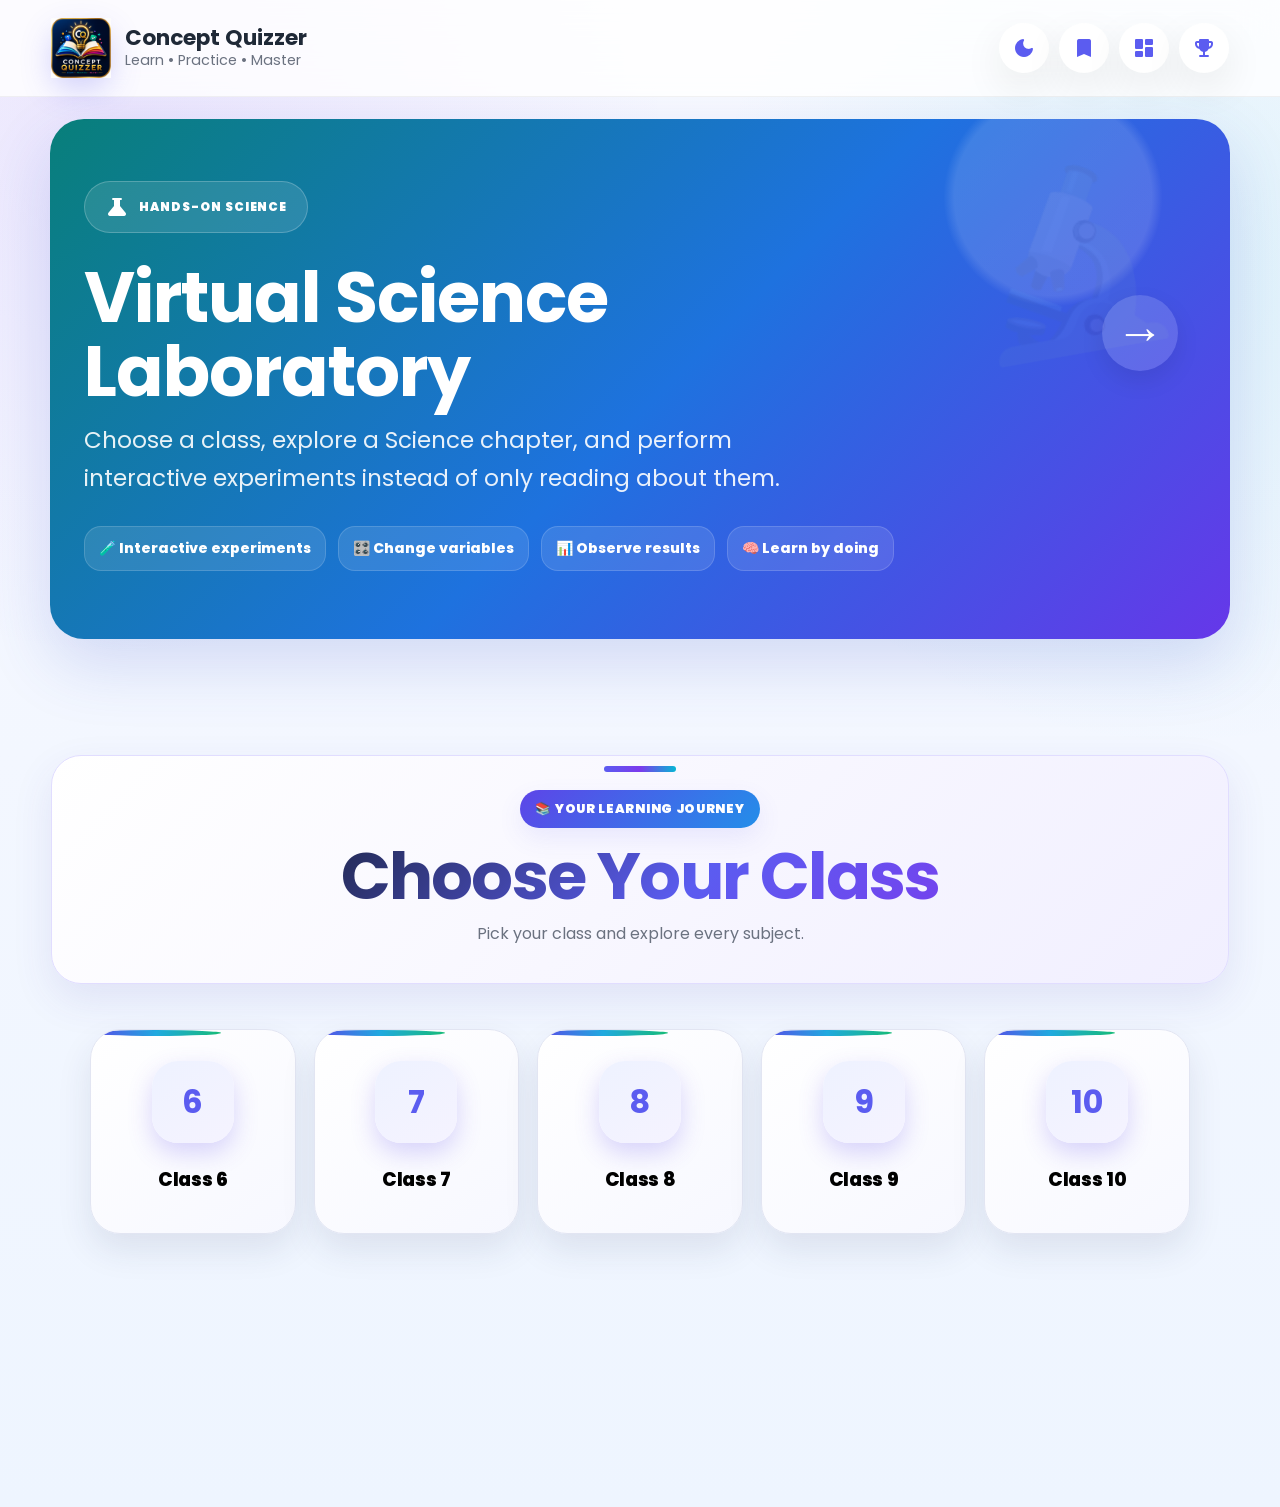
==== commit 00ecb295: "Update logo to use image instead of text Replaced text logo with image logo in index.html" ====
--- a/index.html
+++ b/index.html
@@ -69,6 +69,32 @@
   .vslHomeClassSection{padding-left:0;padding-right:0}
 }
 </style>
+
+<style id="cq-final-navigation-polish">
+/* FINAL FLOW: Class → Subject → Chapter → Notes / Quiz / VSL */
+.screen{width:100%;min-height:360px}
+.screen.hidden{display:none!important}
+.dashboardHeader{background:linear-gradient(135deg,#4d36d4,#248fe8);color:#fff;border-radius:30px;padding:28px;margin-bottom:22px;box-shadow:0 20px 50px rgba(72,70,210,.18)}
+.dashboardHeader h2{margin:0;font-size:clamp(30px,6vw,48px);line-height:1.1}
+.dashboardHeader p{margin:8px 0 0;color:#eef3ff;font-weight:700}
+.dashboardGridThree{display:grid!important;grid-template-columns:repeat(3,minmax(0,1fr));gap:18px}
+.dashboardGridThree .dashboardCard{min-height:230px;padding:25px!important;border-radius:28px!important;position:relative;overflow:hidden;cursor:pointer;transition:transform .2s,box-shadow .2s!important}
+.dashboardGridThree .dashboardCard:hover{transform:translateY(-6px)!important}
+.dashboardGridThree .dashboardCard:after{content:'';position:absolute;right:-28px;bottom:-35px;width:120px;height:120px;border-radius:50%;background:#fff2;pointer-events:none}
+.dashboardCardNotes{background:linear-gradient(145deg,#fff,#f1efff)!important;border-top:7px solid #5b45e8!important}
+.dashboardCardQuiz{background:linear-gradient(145deg,#fff,#eff9ff)!important;border-top:7px solid #159fdb!important}
+.dashboardCardLab{background:linear-gradient(145deg,#effff7,#eef8ff)!important;border-top:7px solid #16b96a!important}
+.dashboardGridThree .dashboardIcon{width:68px;height:68px;border-radius:20px;display:grid;place-items:center;background:linear-gradient(135deg,#5b45e8,#218de8);color:#fff;font-size:35px!important;margin-bottom:18px}
+.dashboardCardQuiz .dashboardIcon{background:linear-gradient(135deg,#159fdb,#4f46e5)}
+.dashboardCardLab .dashboardIcon{background:linear-gradient(135deg,#16b96a,#0e9f9a)}
+.dashboardGridThree h3{font-size:23px!important;margin:0 0 8px!important;color:#18223f}
+.dashboardGridThree p{color:#68728a;line-height:1.6;margin:0}
+.dashboardGo{display:inline-flex;margin-top:18px;padding:10px 13px;border-radius:13px;background:#fff;color:#4e42c9;font-weight:900;font-size:13px}
+.scienceClassGrid{grid-template-columns:repeat(2,minmax(0,1fr))!important}
+.scienceClassCard{min-height:150px!important;background:linear-gradient(145deg,#fff,#f6f7ff)!important}
+.vslSelectorCard{box-shadow:0 24px 70px rgba(50,60,130,.13)!important}
+@media(max-width:760px){.dashboardGridThree{grid-template-columns:1fr!important}.dashboardGridThree .dashboardCard{min-height:190px}.scienceClassGrid{grid-template-columns:1fr!important}}
+</style>
 </head>
 
 <body>
@@ -94,11 +120,8 @@
 href="#"
 class="logo">
 
-<div
-class="logoIcon">
-
-CQ
-
+<div class="logoIcon">
+  <img src="assets/logo.png" alt="Concept Quizzer Logo">
 </div>
 
 <div
@@ -500,114 +523,30 @@
 
 </div>
 
-<div
-class="dashboardGrid">
-
-<div class="dashboardCard" id="notesCard">
-
-<span
-class="material-icons-round dashboardIcon">
-
-menu_book
-
-</span>
-
-<h3>
-
-Notes
-
-</h3>
-
-<p>
-
-Study complete chapter notes.
-
-</p>
-
-</div>
-
-<div class="dashboardCard" id="quizCard">
-
-<span
-class="material-icons-round dashboardIcon">
-
-quiz
-
-</span>
-
-<h3>
-
-Quiz
-
-</h3>
-
-<p>
-
-Test your understanding.
-
-</p>
-
-</div>
-
-<div
-class="dashboardCard" id="practiceCard">
-
-<span
-class="material-icons-round dashboardIcon">
-
-assignment
-
-</span>
-
-<h3>
-
-Practice
-
-</h3>
-
-<p>
-
-Solve important questions.
-
-</p>
-
-</div>
-
-<div class="dashboardCard" id="scienceLabCard">
-
+<div class="dashboardGrid dashboardGridThree">
+
+<div class="dashboardCard dashboardCardNotes" id="notesCard">
+<span class="material-icons-round dashboardIcon">menu_book</span>
+<h3>Notes</h3>
+<p>Detailed, colourful chapter notes.</p>
+<span class="dashboardGo">Open Notes →</span>
+</div>
+
+<div class="dashboardCard dashboardCardQuiz" id="quizCard">
+<span class="material-icons-round dashboardIcon">quiz</span>
+<h3>Quiz</h3>
+<p>Easy to Extreme Hard • timed practice.</p>
+<span class="dashboardGo">Start Quiz →</span>
+</div>
+
+<div class="dashboardCard dashboardCardLab" id="scienceLabCard">
 <span class="material-icons-round dashboardIcon">science</span>
-
 <h3>Virtual Science Laboratory</h3>
-
-<p>Perform the experiments for this chapter.</p>
-
-</div>
-
-<div
-class="dashboardCard" id="progressCard">
-
-<span
-class="material-icons-round dashboardIcon">
-
-emoji_events
-
-</span>
-
-<h3>
-
-Progress
-
-</h3>
-
-<p>
-
-Track your learning journey.
-
-</p>
-
-</div>
-
-</div>
+<p>Interactive simulations with unlimited replay.</p>
+<span class="dashboardGo">Open Laboratory →</span>
+</div>
+
+</div></div>
 
 </section>
 
